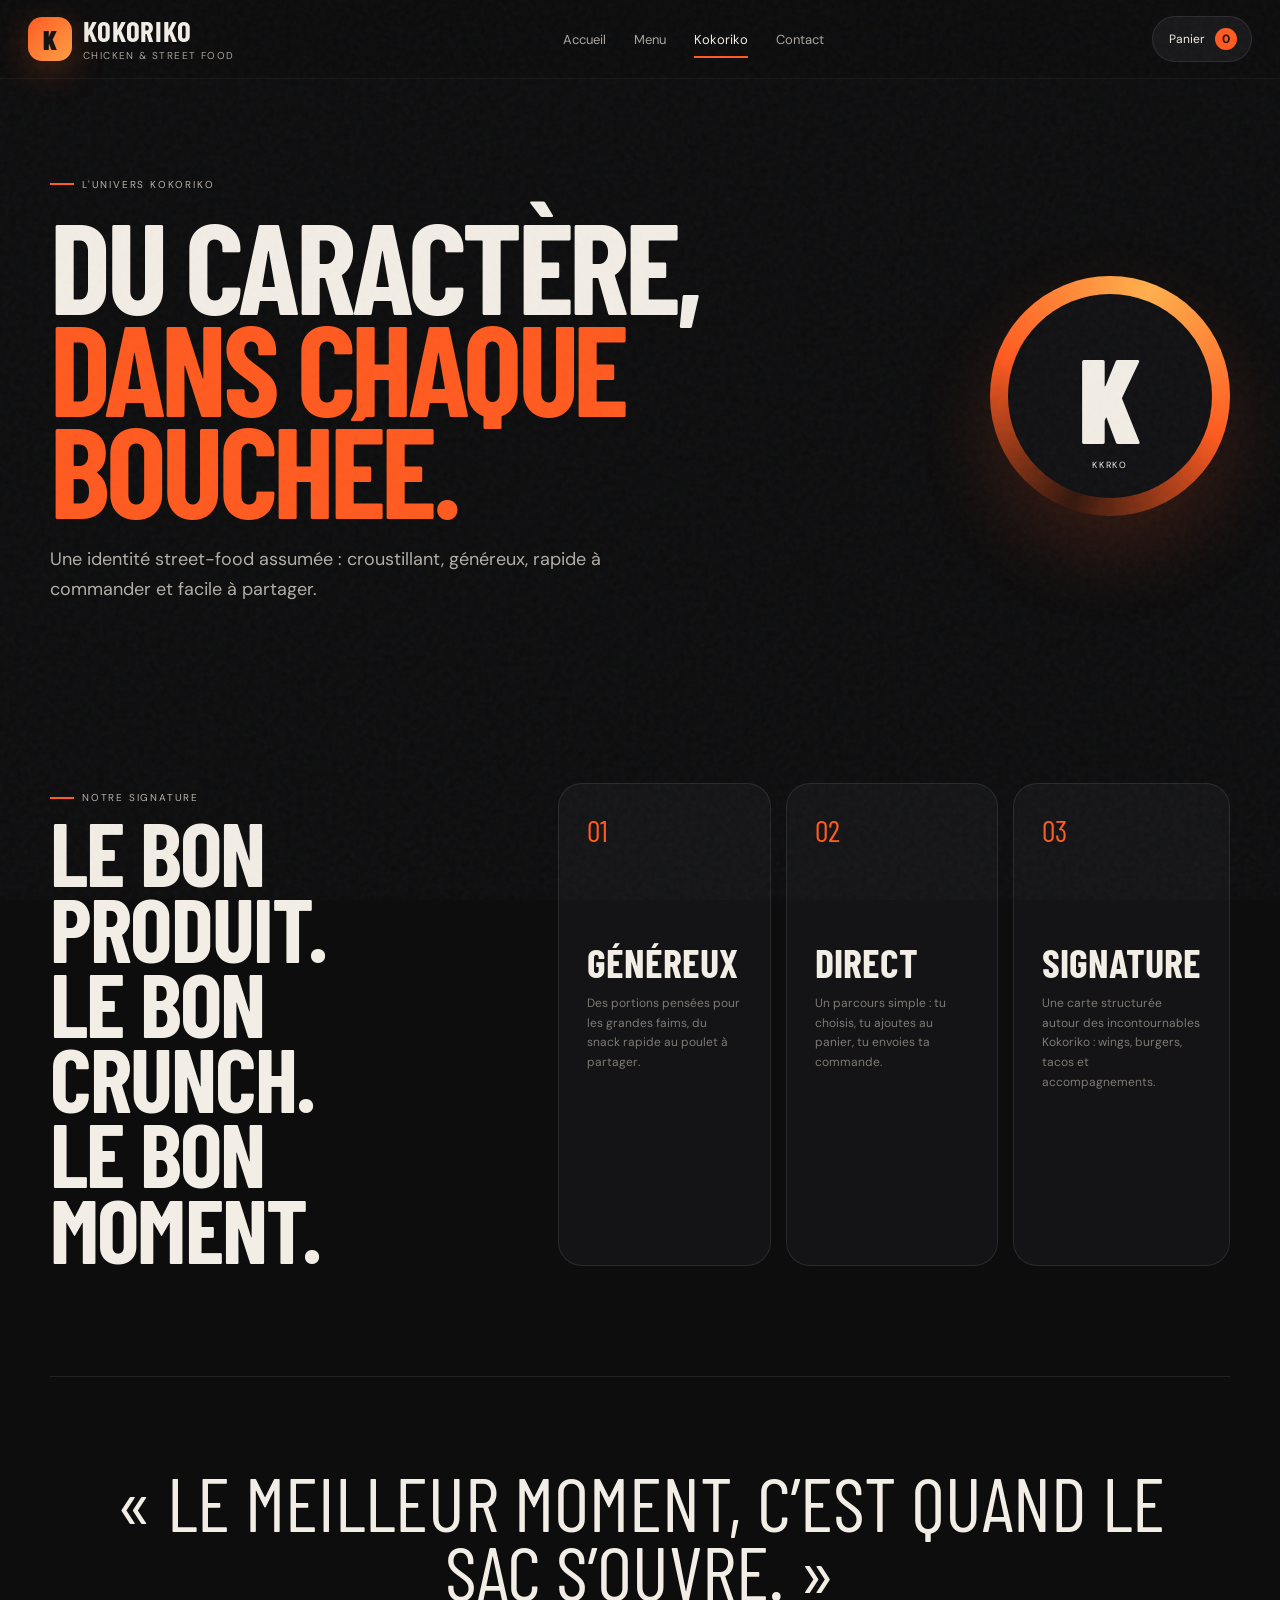
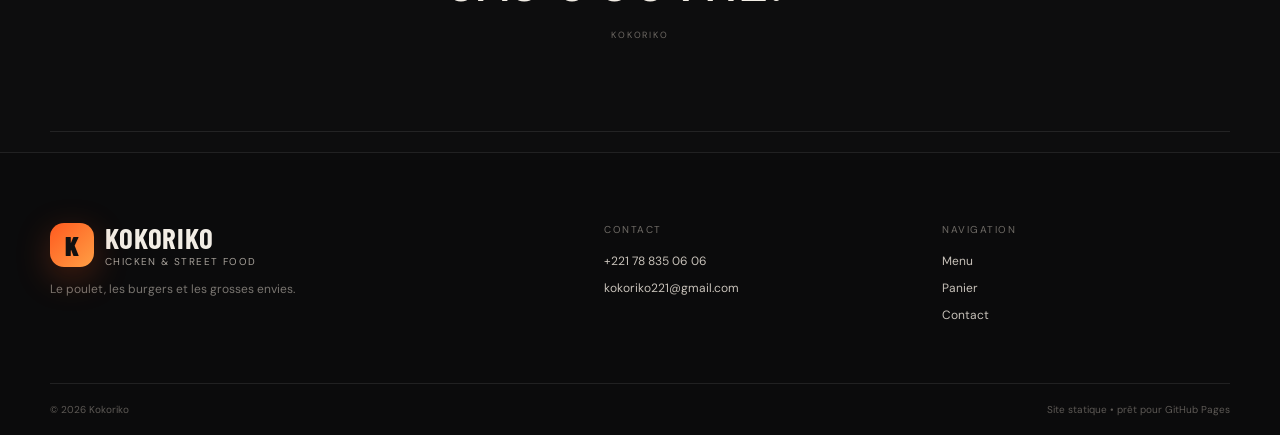
==== a-propos.html @ 13b1b7cf "ase" ====
<!doctype html>
<html lang="fr">
<head><meta charset="utf-8"><meta name="viewport" content="width=device-width, initial-scale=1"><meta name="description" content="Découvrez l'univers Kokoriko."><meta name="theme-color" content="#101010"><title>Kokoriko — Notre univers</title><link rel="stylesheet" href="styles.css"><script defer src="app.js"></script></head>
<body data-page="about">
<div class="noise" aria-hidden="true"></div>
<header class="site-header"><a class="brand" href="index.html"><span class="brand-mark"><img src="assets/logokok.jpeg" alt="" onerror="this.style.display='none'" loading="lazy"><span>K</span></span><span class="brand-copy"><strong>Kokoriko</strong><small>Chicken & Street Food</small></span></a><nav class="main-nav"><a class="nav-link" href="index.html">Accueil</a><a class="nav-link" href="menu.html">Menu</a><a class="nav-link is-active" href="a-propos.html">Kokoriko</a><a class="nav-link" href="contact.html">Contact</a></nav><a class="cart-pill" href="panier.html"><span>Panier</span><b data-cart-count>0</b></a></header>
<main>
<section class="page-hero shell reveal"><div><span class="eyebrow">L'univers Kokoriko</span><h1>Du caractère,<br><em>dans chaque bouchée.</em></h1><p>Une identité street-food assumée : croustillant, généreux, rapide à commander et facile à partager.</p></div><div class="about-symbol"><span>K</span><small>KKRKO</small></div></section>
<section class="section shell manifesto"><div class="manifesto-copy reveal"><span class="eyebrow">Notre signature</span><h2>Le bon produit.<br>Le bon crunch.<br>Le bon moment.</h2></div><div class="manifesto-cards"><article class="info-card reveal"><span>01</span><h3>Généreux</h3><p>Des portions pensées pour les grandes faims, du snack rapide au poulet à partager.</p></article><article class="info-card reveal reveal-delay"><span>02</span><h3>Direct</h3><p>Un parcours simple : tu choisis, tu ajoutes au panier, tu envoies ta commande.</p></article><article class="info-card reveal"><span>03</span><h3>Signature</h3><p>Une carte structurée autour des incontournables Kokoriko : wings, burgers, tacos et accompagnements.</p></article></div></section>
<section class="section shell quote-panel reveal"><p>« Le meilleur moment, c’est quand le sac s’ouvre. »</p><span>Kokoriko</span></section>
</main>
<footer class="site-footer"><div class="shell footer-grid"><div><a class="brand" href="index.html"><span class="brand-mark"><img src="assets/logokok.jpeg" alt="" onerror="this.style.display='none'" loading="lazy"><span>K</span></span><span class="brand-copy"><strong>Kokoriko</strong><small>Chicken & Street Food</small></span></a><p>Le poulet, les burgers et les grosses envies.</p></div><div><span class="footer-label">Contact</span><a href="tel:+221788350606">+221 78 835 06 06</a><a href="mailto:kokoriko221@gmail.com">kokoriko221@gmail.com</a></div><div><span class="footer-label">Navigation</span><a href="menu.html">Menu</a><a href="panier.html">Panier</a><a href="contact.html">Contact</a></div></div><div class="shell footer-bottom"><span>© <span data-year></span> Kokoriko</span><span>Site statique • prêt pour GitHub Pages</span></div></footer>
</body></html>
---- styles.css ----
@import url('https://fonts.googleapis.com/css2?family=Barlow+Condensed:wght@500;600;700;800;900&family=DM+Sans:wght@400;500;600;700&display=swap');
:root{--bg:#0d0d0e;--panel:#151517;--paper:#f2ede5;--muted:#a7a19a;--ink:#121213;--accent:#ff5a1f;--accent-2:#ff9d38;--line:rgba(255,255,255,.09);--shadow:0 30px 90px rgba(0,0,0,.34);--radius:28px}
*{box-sizing:border-box}html{scroll-behavior:smooth}body{margin:0;background:var(--bg);color:var(--paper);font-family:'DM Sans',system-ui,sans-serif;overflow-x:hidden}body.drawer-open{overflow:hidden}a{text-decoration:none;color:inherit}button,input{font:inherit}button{cursor:pointer}.shell{width:min(1180px,calc(100% - 40px));margin-inline:auto}.noise{pointer-events:none;position:fixed;inset:0;z-index:1000;opacity:.045;background-image:url("data:image/svg+xml,%3Csvg viewBox='0 0 180 180' xmlns='http://www.w3.org/2000/svg'%3E%3Cfilter id='n'%3E%3CfeTurbulence type='fractalNoise' baseFrequency='.85' numOctaves='2' stitchTiles='stitch'/%3E%3C/filter%3E%3Crect width='100%25' height='100%25' filter='url(%23n)' opacity='.9'/%3E%3C/svg%3E")} .site-header{position:sticky;top:0;z-index:200;padding:16px 28px;display:flex;align-items:center;justify-content:space-between;gap:24px;background:rgba(13,13,14,.78);backdrop-filter:blur(18px);border-bottom:1px solid rgba(255,255,255,.05)}.brand{display:inline-flex;align-items:center;gap:11px;min-width:205px}.brand-mark{display:grid;place-items:center;width:44px;height:44px;border-radius:14px;background:linear-gradient(135deg,var(--accent),#ff9f45);color:#111;font-family:'Barlow Condensed',sans-serif;font-weight:900;font-size:27px;box-shadow:0 10px 34px rgba(255,90,31,.25);position:relative;overflow:hidden}.brand-mark:after{content:'';position:absolute;width:18px;height:100px;transform:rotate(35deg);background:rgba(255,255,255,.25);left:-35px;transition:.5s}.brand:hover .brand-mark:after{left:70px}.brand-mark img{position:absolute;inset:0;width:100%;height:100%;object-fit:cover;z-index:2}.brand-mark>span{position:relative;z-index:1}.brand-copy{display:flex;flex-direction:column;line-height:.9}.brand-copy strong{text-transform:uppercase;font-family:'Barlow Condensed',sans-serif;font-size:29px;letter-spacing:.03em}.brand-copy small{font-size:10px;color:var(--muted);letter-spacing:.14em;text-transform:uppercase;margin-top:6px}.main-nav{display:flex;align-items:center;justify-content:center;gap:28px}.nav-link{font-size:13px;color:#aaa6a0;transition:.25s;position:relative}.nav-link:after{content:'';position:absolute;left:0;bottom:-10px;width:100%;height:2px;background:var(--accent);transform:scaleX(0);transform-origin:left;transition:.25s}.nav-link:hover,.nav-link.is-active{color:var(--paper)}.nav-link.is-active:after,.nav-link:hover:after{transform:scaleX(1)}.cart-pill{display:inline-flex;align-items:center;gap:10px;padding:11px 14px 11px 16px;border:1px solid var(--line);border-radius:999px;background:#171719;font-size:12px;transition:.25s}.cart-pill:hover{border-color:rgba(255,90,31,.4);transform:translateY(-1px)}.cart-pill b{display:grid;place-items:center;min-width:22px;height:22px;padding:0 6px;border-radius:999px;background:var(--accent);color:#101010}.hero{min-height:calc(100vh - 78px);display:grid;grid-template-columns:1.02fr .98fr;gap:30px;align-items:center;padding-block:70px 90px}.hero-copy{padding-top:20px}.eyebrow{display:inline-flex;align-items:center;gap:8px;font-size:10px;letter-spacing:.18em;text-transform:uppercase;color:#bbb3ab}.eyebrow:before{content:'';width:24px;height:2px;background:var(--accent);display:inline-block}.hero h1,.page-hero h1{font-family:'Barlow Condensed',sans-serif;font-size:clamp(76px,9vw,148px);line-height:.8;letter-spacing:-.035em;text-transform:uppercase;margin:22px 0 28px}.hero h1 em,.page-hero h1 em,h2 em{font-style:normal;color:var(--accent)}.hero-copy>p,.page-hero p{max-width:600px;font-size:18px;line-height:1.7;color:#b2aea8}.hero-actions{display:flex;gap:12px;flex-wrap:wrap;margin-top:32px}.btn{display:inline-flex;justify-content:center;align-items:center;gap:10px;border:1px solid transparent;border-radius:999px;padding:14px 20px;font-weight:700;font-size:13px;transition:.25s;min-height:46px}.btn:hover{transform:translateY(-2px)}.btn-primary{background:var(--accent);color:#111;box-shadow:0 15px 36px rgba(255,90,31,.2)}.btn-primary:hover{background:#ff6d38}.btn-ghost{border-color:var(--line);background:#141416;color:var(--paper)}.btn-small{min-height:40px;padding:10px 15px;font-size:12px}.full{width:100%}.hero-meta{display:flex;gap:48px;margin-top:36px}.hero-meta span{display:flex;flex-direction:column;gap:6px}.hero-meta b{font-size:12px}.hero-meta small{color:#74716c;font-size:10px;text-transform:uppercase;letter-spacing:.11em}.hero-art{position:relative;min-height:620px;display:grid;place-items:center}.sun-disc{position:absolute;right:3%;top:7%;width:min(520px,72vw);aspect-ratio:1;border-radius:50%;background:radial-gradient(circle at 38% 38%,#ffc164 0,#ff7b29 34%,#4e1c10 68%,rgba(21,10,7,.1) 71%);filter:saturate(1.1);box-shadow:0 0 100px rgba(255,90,31,.12)}.chicken-card{position:relative;width:min(400px,74vw);aspect-ratio:.72;border-radius:42px;background:linear-gradient(160deg,#f7e6cf,#f5c29c 51%,#e27436);transform:rotate(6deg);box-shadow:0 45px 100px rgba(0,0,0,.45);overflow:hidden;border:1px solid rgba(255,255,255,.23)}.chicken-card:before{content:'';position:absolute;inset:12px;border:1px solid rgba(17,17,17,.25);border-radius:34px}.card-top,.card-bottom{position:absolute;left:30px;right:30px;display:flex;justify-content:space-between;z-index:3;color:#111}.card-top{top:28px;font-size:10px;font-weight:800;letter-spacing:.15em}.card-bottom{bottom:30px;align-items:flex-end}.card-bottom strong{font-family:'Barlow Condensed',sans-serif;font-size:56px;line-height:.8}.card-bottom small{font-size:10px;text-transform:uppercase;letter-spacing:.14em}.food-stack{position:absolute;inset:90px 28px 88px}.wing{position:absolute;width:220px;height:130px;border-radius:58% 42% 54% 46%;background:linear-gradient(135deg,#d94c20,#7e230f 70%);box-shadow:inset 0 12px 16px rgba(255,255,255,.1),0 30px 35px rgba(75,20,8,.35);border:3px solid #5e1b0d;transform-origin:center}.wing:after{content:'';position:absolute;inset:18px;border-radius:inherit;border:2px dashed rgba(255,196,140,.18)}.wing-1{top:30px;left:32px;transform:rotate(11deg)}.wing-2{top:130px;left:75px;transform:rotate(-11deg)}.wing-3{top:225px;left:6px;transform:rotate(22deg)}.floating-note{position:absolute;padding:13px 16px;background:#161617;border:1px solid var(--line);box-shadow:var(--shadow);border-radius:14px;font-weight:800;font-size:11px;letter-spacing:.04em}.note-1{left:7%;bottom:19%;transform:rotate(-8deg)}.note-2{right:5%;top:22%;transform:rotate(7deg);background:var(--accent);color:#111}.marquee{padding:17px 0;overflow:hidden;border-top:1px solid var(--line);border-bottom:1px solid var(--line);transform:rotate(-1.5deg) scale(1.03);background:var(--accent);color:#111}.marquee>div{display:flex;gap:42px;width:max-content;animation:scroll 22s linear infinite;font-family:'Barlow Condensed',sans-serif;font-size:28px;font-weight:900;text-transform:uppercase;letter-spacing:.04em}@keyframes scroll{to{transform:translateX(-50%)}}.section{padding-block:110px}.section-head{display:flex;justify-content:space-between;align-items:flex-end;gap:20px;margin-bottom:36px}.section h2,.story-grid h2,.cta-banner h2{font-family:'Barlow Condensed',sans-serif;text-transform:uppercase;font-size:clamp(52px,7vw,86px);line-height:.84;margin:10px 0 0;letter-spacing:-.02em}.text-link{font-size:12px;color:#d8d0c8;padding-bottom:8px;border-bottom:1px solid #4a4743}.product-grid{display:grid;grid-template-columns:repeat(4,1fr);gap:16px}.product-card{background:#121214;border:1px solid var(--line);border-radius:24px;overflow:hidden;transition:.35s;box-shadow:0 18px 60px rgba(0,0,0,.12)}.product-card:hover{transform:translateY(-8px);border-color:rgba(255,90,31,.38);box-shadow:0 25px 70px rgba(0,0,0,.28)}.product-visual{height:220px;position:relative;display:grid;place-items:center;background:radial-gradient(circle at 60% 40%,rgba(255,155,56,.4),transparent 52%),linear-gradient(145deg,#24201e,#100f10)}.product-emoji{font-size:80px;filter:drop-shadow(0 25px 20px rgba(0,0,0,.4));transform:rotate(-8deg);transition:.3s}.product-card:hover .product-emoji{transform:rotate(4deg) scale(1.06)}.product-cat{position:absolute;left:14px;top:14px;background:rgba(10,10,10,.58);backdrop-filter:blur(8px);font-size:9px;padding:8px 9px;border-radius:9px;text-transform:uppercase;letter-spacing:.12em}.product-burst{position:absolute;right:13px;bottom:13px;display:grid;place-items:center;width:42px;height:42px;border-radius:50%;background:var(--accent);color:#121212;font-family:'Barlow Condensed',sans-serif;font-size:28px;font-weight:900;transform:rotate(-13deg)}.product-body{padding:19px}.product-title{display:flex;justify-content:space-between;gap:12px;align-items:flex-start}.product-title h3,.menu-row h3{font-size:15px;margin:0 0 7px;line-height:1.2}.product-title strong,.menu-row-buy strong{white-space:nowrap;font-family:'Barlow Condensed',sans-serif;font-size:23px;color:#ffb179}.product-body p,.menu-row p{margin:0 0 16px;color:#85827e;font-size:12px;line-height:1.55}.dark-panel{padding-block:70px}.story-grid{display:grid;grid-template-columns:.9fr 1.1fr;gap:60px;padding:68px;border:1px solid var(--line);border-radius:36px;background:radial-gradient(circle at 10% 20%,rgba(255,90,31,.12),transparent 35%),#111113}.story-grid .lead{font-size:21px;line-height:1.5;color:#ded7d0;margin-top:0}.feature-list{display:grid;gap:12px;margin-top:35px}.feature-list>div{display:grid;grid-template-columns:42px 1fr;gap:16px;padding:17px 0;border-top:1px solid var(--line)}.feature-list span{font-family:'Barlow Condensed',sans-serif;font-size:25px;color:var(--accent)}.feature-list p{margin:0;color:#96918a;font-size:12px;line-height:1.5}.feature-list strong{color:#eee7e0;font-size:14px}.cta-banner{display:flex;justify-content:space-between;align-items:center;gap:24px;border-top:1px solid var(--line);border-bottom:1px solid var(--line)}.cta-banner p{color:#a39d96;margin:8px 0 0}.site-footer{border-top:1px solid var(--line);padding-top:70px;margin-top:20px;background:#0b0b0c}.footer-grid{display:grid;grid-template-columns:1.4fr .8fr .8fr;gap:50px;padding-bottom:60px}.footer-grid p{color:#797570;max-width:330px;font-size:12px;line-height:1.7}.footer-grid>div:not(:first-child){display:flex;flex-direction:column;gap:11px}.footer-grid a:not(.brand){font-size:12px;color:#c7c1b9}.footer-label{font-size:10px;text-transform:uppercase;letter-spacing:.15em;color:#6f6b66;margin-bottom:6px}.footer-bottom{padding:19px 0;border-top:1px solid var(--line);display:flex;justify-content:space-between;gap:20px;color:#5d5955;font-size:10px}.page-hero{min-height:58vh;display:flex;justify-content:space-between;align-items:center;gap:40px;padding-block:90px 50px}.page-hero>div:first-child{max-width:760px}.page-hero h1{font-size:clamp(74px,10vw,138px);margin-bottom:24px}.page-hero-sticker,.about-symbol,.contact-orb{flex:none}.page-hero-sticker{width:220px;height:220px;border-radius:50%;display:grid;place-items:center;text-align:center;background:var(--accent);color:#111;font-family:'Barlow Condensed',sans-serif;font-weight:900;font-size:53px;line-height:.72;transform:rotate(8deg);box-shadow:0 35px 80px rgba(255,90,31,.18)}.page-hero-sticker small{display:block;font:700 10px/1.35 'DM Sans',sans-serif;letter-spacing:.14em;text-transform:uppercase}.big-sticker{background:#f2ede5;color:#111;box-shadow:none}.menu-tools{display:flex;justify-content:space-between;align-items:center;gap:18px;position:sticky;top:77px;z-index:50;padding:15px 0;background:linear-gradient(180deg,rgba(13,13,14,.97) 70%,rgba(13,13,14,0));backdrop-filter:blur(14px)}.search-wrap{display:flex;align-items:center;gap:10px;min-width:280px;padding:13px 15px;border:1px solid var(--line);background:#121214;border-radius:15px}.search-wrap span{font-size:19px;color:#777}.search-wrap input{width:100%;background:none;border:0;outline:0;color:#eee;font-size:13px}.chips{display:flex;gap:8px;flex-wrap:wrap;justify-content:flex-end}.chip{border:1px solid var(--line);background:#111113;color:#a4a09b;border-radius:999px;padding:9px 11px;font-size:10px;transition:.2s}.chip:hover,.chip.is-active{background:var(--accent);color:#111;border-color:var(--accent)}.compact-top{padding-top:48px}.menu-list{display:grid;gap:70px}.menu-group-head{display:flex;justify-content:space-between;align-items:flex-end;gap:20px;margin-bottom:18px}.menu-group-head h2{font-size:38px;line-height:.95;margin:9px 0 0}.menu-count{font-size:10px;text-transform:uppercase;letter-spacing:.13em;color:#6d6964}.menu-items{border-top:1px solid var(--line)}.menu-row{display:flex;justify-content:space-between;align-items:center;gap:20px;padding:17px 0;border-bottom:1px solid var(--line);transition:.2s}.menu-row:hover{padding-inline:8px;background:rgba(255,255,255,.015)}.menu-row-main{display:flex;align-items:center;gap:14px;min-width:0}.mini-plate{flex:none;display:grid;place-items:center;width:48px;height:48px;border-radius:16px;background:#1b1918;border:1px solid var(--line);font-size:24px}.menu-row h3{font-size:14px;margin:0 0 4px}.menu-row p{margin:0;max-width:680px}.menu-row-buy{display:flex;align-items:center;gap:17px}.round-add{flex:none;width:40px;height:40px;border-radius:50%;border:1px solid rgba(255,90,31,.38);background:rgba(255,90,31,.08);color:var(--accent);font-size:23px;transition:.25s}.round-add:hover{background:var(--accent);color:#111;transform:rotate(90deg)}.cart-drawer{position:fixed;right:0;top:0;height:100vh;width:min(430px,92vw);z-index:500;transform:translateX(110%);transition:.35s cubic-bezier(.2,.9,.2,1);background:#111113;border-left:1px solid var(--line);box-shadow:-30px 0 90px rgba(0,0,0,.45)}.cart-drawer.is-open{transform:translateX(0)}.drawer-inner{height:100%;padding:34px;display:flex;flex-direction:column}.drawer-head,.cart-head{display:flex;justify-content:space-between;align-items:flex-end;gap:18px}.drawer-head h2,.cart-head h2,.checkout-card h2{margin:7px 0 0;font-family:'Barlow Condensed',sans-serif;font-size:40px;text-transform:uppercase}.icon-btn{width:38px;height:38px;border-radius:50%;border:1px solid var(--line);background:#171719;color:#eee;font-size:24px}.drawer-backdrop{display:none;position:fixed;inset:0;background:rgba(0,0,0,.58);backdrop-filter:blur(5px);z-index:450}.cart-drawer.is-open+.drawer-backdrop{display:block}.cart-items{margin:26px 0;overflow:auto;flex:1}.cart-line{display:grid;grid-template-columns:48px 1fr auto;gap:12px;padding:15px 0;border-bottom:1px solid var(--line)}.cart-line-main{min-width:0}.cart-line-main>strong{display:block;font-size:12px;line-height:1.3}.cart-line-main>span{display:block;margin-top:4px;color:#6f6b66;font-size:10px}.qty{display:flex;align-items:center;gap:10px;margin-top:8px}.qty button{width:28px;height:28px;border-radius:8px;border:1px solid var(--line);background:#171719;color:#ddd}.qty b{font-size:11px}.cart-line-total{text-align:right}.cart-line-total>strong{font-family:'Barlow Condensed',sans-serif;font-size:19px;white-space:nowrap;color:#ffb179}.remove-link,.text-btn{background:none;border:0;color:#6f6a65;font-size:10px;text-decoration:underline;padding:0;margin-top:6px}.remove-link:hover,.text-btn:hover{color:#fff}.drawer-total,.checkout-summary>div{display:flex;justify-content:space-between;align-items:center;padding:17px 0;border-top:1px solid var(--line);margin-bottom:14px}.drawer-total span,.checkout-summary span{font-size:11px;color:#88837d;text-transform:uppercase;letter-spacing:.13em}.drawer-total strong,.checkout-summary strong{font-family:'Barlow Condensed',sans-serif;font-size:35px;color:#ffb179}.drawer-empty{height:100%;display:grid;place-items:center;color:#746f69;font-size:13px}.cart-page-grid{display:grid;grid-template-columns:minmax(0,1fr) 380px;gap:34px;padding-top:40px}.cart-main{border-top:1px solid var(--line)}.cart-head{padding:20px 0;border-bottom:1px solid var(--line)}.cart-head h2{font-size:32px}.checkout-card{position:sticky;top:105px;background:#151517;border:1px solid var(--line);padding:26px;border-radius:25px;height:max-content}.checkout-card label{display:block;margin-top:18px;font-size:10px;text-transform:uppercase;letter-spacing:.12em;color:#7e7974}.checkout-card input{display:block;width:100%;margin-top:8px;padding:13px 14px;background:#0f0f10;color:#f4eee5;border:1px solid var(--line);border-radius:12px;outline:0;font-size:12px}.checkout-card input:focus{border-color:rgba(255,90,31,.58)}.checkout-summary{margin-top:20px}.checkout-summary small{display:block;color:#68635d;font-size:9px;line-height:1.5}.micro-note{font-size:9px;line-height:1.5;color:#66615c;text-align:center;margin:13px 0 0}.empty-state,.no-results{padding:80px 30px;text-align:center;border:1px dashed var(--line);border-radius:25px;margin-top:28px}.empty-state span,.no-results span{display:block;font-size:50px;margin-bottom:12px}.empty-state h3,.no-results h3{margin:0 0 7px;font-family:'Barlow Condensed',sans-serif;font-size:36px;text-transform:uppercase}.empty-state p,.no-results p{color:#77716b;font-size:12px;margin:0 0 22px}.manifesto{display:grid;grid-template-columns:.8fr 1.2fr;gap:60px}.manifesto-copy h2{font-size:clamp(58px,7vw,92px)}.manifesto-cards{display:grid;grid-template-columns:repeat(3,1fr);gap:15px}.info-card{padding:28px;border-radius:24px;background:#141416;border:1px solid var(--line);min-height:300px;display:flex;flex-direction:column}.info-card>span{font-family:'Barlow Condensed',sans-serif;color:var(--accent);font-size:30px}.info-card h3{font-family:'Barlow Condensed',sans-serif;text-transform:uppercase;font-size:40px;margin:90px 0 8px}.info-card p{font-size:12px;line-height:1.65;color:#7e7973;margin:0}.quote-panel{padding:90px 30px;text-align:center;border-top:1px solid var(--line);border-bottom:1px solid var(--line)}.quote-panel p{font-family:'Barlow Condensed',sans-serif;text-transform:uppercase;font-size:clamp(40px,6vw,78px);line-height:.9;margin:0}.quote-panel span{display:block;color:#6f6a65;text-transform:uppercase;font-size:9px;letter-spacing:.2em;margin-top:24px}.about-symbol,.contact-orb{width:240px;height:240px;border-radius:50%;display:grid;place-items:center;position:relative;background:conic-gradient(from 20deg,#ffb04d,#ff5a1f,#32160d,#ff5a1f,#ffb04d);box-shadow:0 35px 80px rgba(255,90,31,.16)}.about-symbol:after,.contact-orb:after{content:'';position:absolute;inset:18px;border-radius:50%;border:1px solid rgba(17,17,17,.25);background:#111113}.about-symbol span,.contact-orb span,.about-symbol small,.contact-orb small{position:relative;z-index:2}.about-symbol span{font-family:'Barlow Condensed',sans-serif;font-size:120px;font-weight:900}.about-symbol small,.contact-orb small{position:absolute;bottom:45px;font-size:9px;text-transform:uppercase;letter-spacing:.2em}.contact-orb span{font-family:'Barlow Condensed',sans-serif;font-size:65px;font-weight:900}.contact-grid{display:grid;grid-template-columns:repeat(2,1fr);gap:18px}.contact-card{padding:35px;background:#141416;border:1px solid var(--line);border-radius:28px;min-height:310px}.contact-icon{display:grid;place-items:center;width:54px;height:54px;border-radius:18px;background:rgba(255,90,31,.12);color:var(--accent);font-size:22px;margin-bottom:55px}.contact-card h2{font-family:'Barlow Condensed',sans-serif;font-size:43px;text-transform:uppercase;line-height:.9;margin:10px 0}.contact-card p{color:#77736e;font-size:12px;max-width:450px;line-height:1.6}.map-placeholder{min-height:390px;border:1px solid var(--line);border-radius:30px;background:linear-gradient(140deg,#151517,#0e0e0f);display:grid;place-items:center;text-align:center;position:relative;overflow:hidden}.map-placeholder:before{content:'';position:absolute;inset:-20%;background:repeating-linear-gradient(120deg,transparent 0 70px,rgba(255,255,255,.025) 71px 73px)}.map-placeholder>div{position:relative;z-index:2}.map-placeholder h2{font-family:'Barlow Condensed',sans-serif;text-transform:uppercase;font-size:64px;margin:9px 0}.map-placeholder p{max-width:430px;color:#77736e;font-size:12px;line-height:1.65}.map-grid{display:grid;grid-template-columns:repeat(3,52px);gap:5px;justify-content:center;margin-top:24px}.map-grid i{height:52px;border:1px solid rgba(255,90,31,.16);background:rgba(255,90,31,.06);border-radius:8px;transform:rotate(8deg)}.toast{position:fixed;left:50%;bottom:30px;z-index:900;transform:translate(-50%,20px);padding:12px 16px;border-radius:999px;background:#f2ede5;color:#111;font-weight:800;font-size:11px;opacity:0;pointer-events:none;transition:.25s;box-shadow:0 20px 60px rgba(0,0,0,.35)}.toast.is-visible{opacity:1;transform:translate(-50%,0)}.reveal{opacity:0;transform:translateY(24px);transition:opacity .8s ease,transform .8s cubic-bezier(.2,.9,.2,1)}.reveal.is-visible{opacity:1;transform:none}.reveal-delay{transition-delay:.12s}
@media (max-width:980px){.site-header{padding-inline:18px}.main-nav{gap:18px}.product-grid{grid-template-columns:repeat(2,1fr)}.hero{grid-template-columns:1fr}.hero-art{min-height:500px}.story-grid,.manifesto,.cart-page-grid{grid-template-columns:1fr}.checkout-card{position:static}.manifesto-cards{grid-template-columns:1fr}.page-hero{min-height:auto;padding-top:70px}.page-hero-sticker,.about-symbol,.contact-orb{width:180px;height:180px}.about-symbol span{font-size:95px}.contact-orb span{font-size:52px}.page-hero-sticker{font-size:42px}}
@media (max-width:720px){.site-header{gap:12px}.brand{min-width:auto}.brand-copy small{display:none}.brand-copy strong{font-size:25px}.main-nav{display:none}.cart-pill span{display:none}.cart-pill{padding:8px}.hero{padding-top:54px}.hero h1,.page-hero h1{font-size:72px}.hero-copy>p,.page-hero p{font-size:15px}.hero-art{min-height:430px}.chicken-card{width:285px}.wing{width:160px;height:95px}.food-stack{inset:80px 20px 70px}.wing-1{left:25px}.wing-2{left:65px;top:108px}.wing-3{top:190px;left:0}.card-bottom strong{font-size:46px}.hero-meta{gap:20px;flex-wrap:wrap}.section{padding-block:78px}.product-grid{grid-template-columns:1fr}.section-head,.cta-banner,.menu-tools{flex-direction:column;align-items:flex-start}.chips{justify-content:flex-start}.menu-tools{position:static}.search-wrap{width:100%}.menu-group-head{align-items:flex-start;flex-direction:column}.menu-row{align-items:flex-start}.menu-row-buy{align-self:center}.page-hero{flex-direction:column;align-items:flex-start}.page-hero-sticker,.about-symbol,.contact-orb{align-self:flex-end}.footer-grid{grid-template-columns:1fr;gap:28px}.footer-bottom{flex-direction:column}.story-grid{padding:28px}.contact-grid{grid-template-columns:1fr}.drawer-inner{padding:23px}.cart-line{grid-template-columns:42px 1fr}.cart-line-total{grid-column:2;text-align:left}.drawer-total strong,.checkout-summary strong{font-size:31px}}
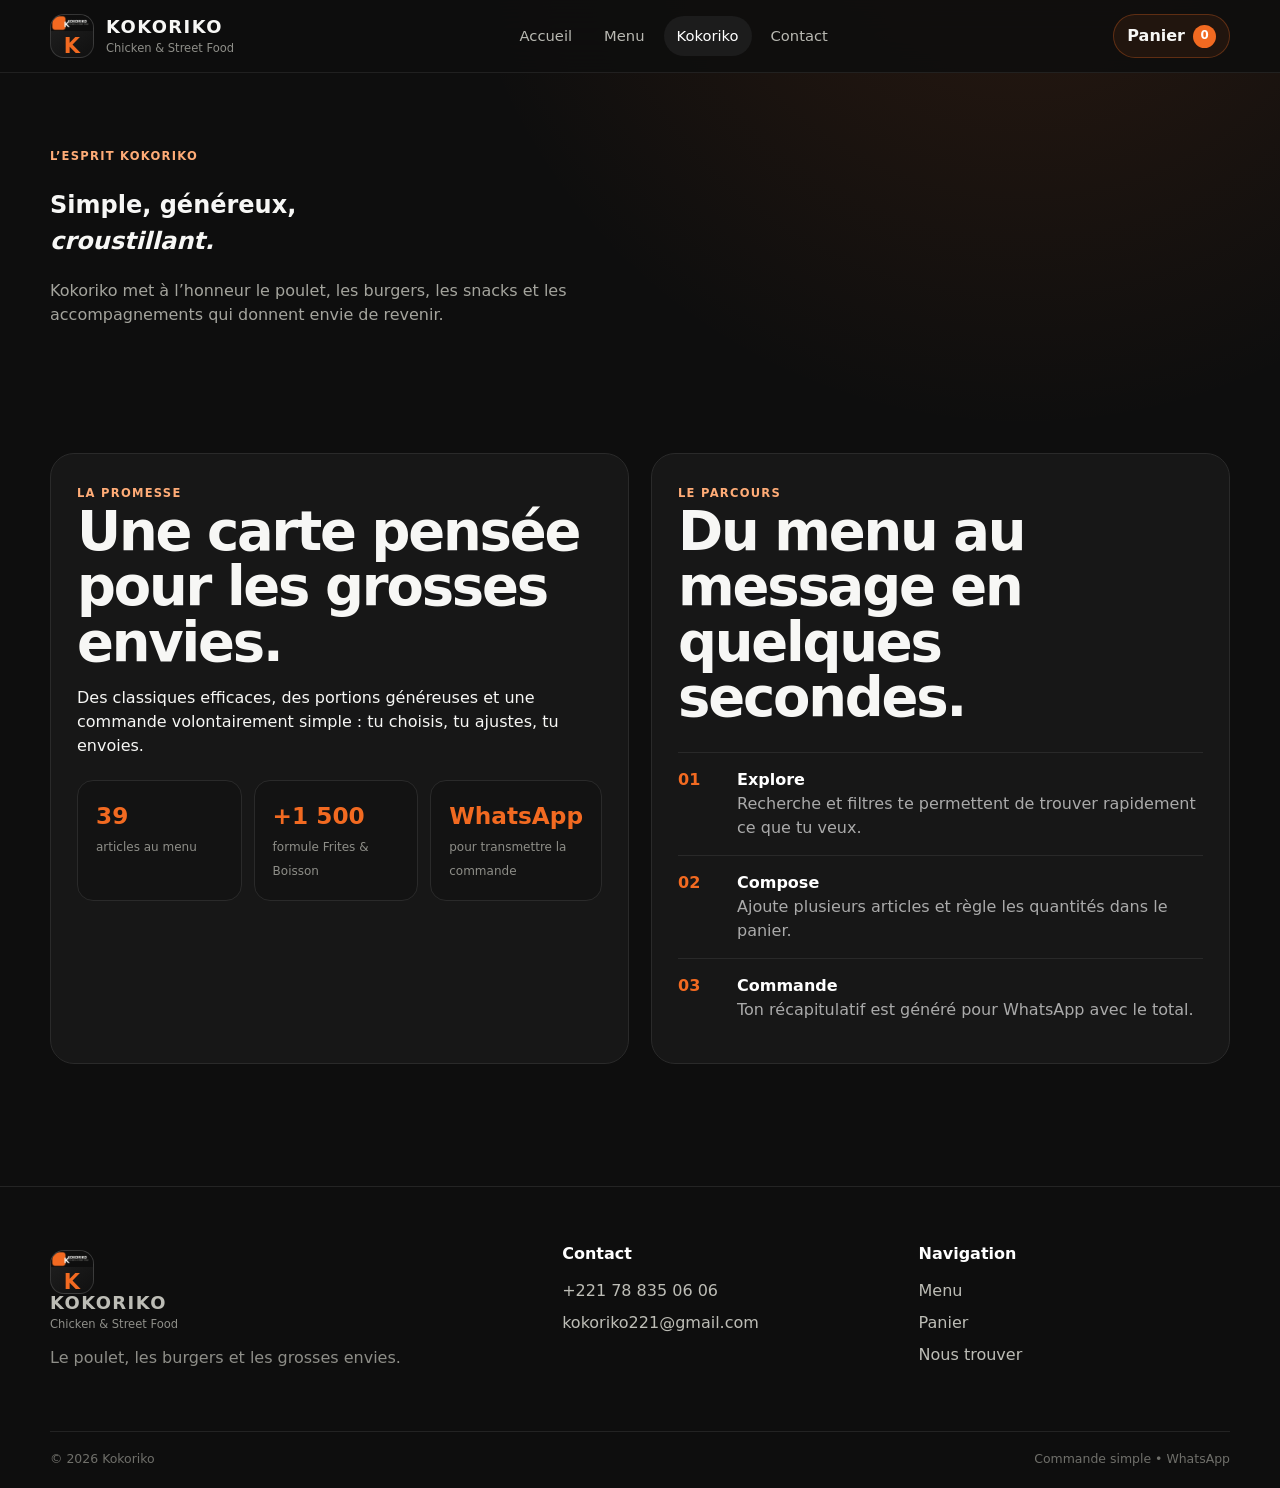
==== commit bab0517e: "ase" ====
--- a/a-propos.html
+++ b/a-propos.html
@@ -1,13 +1,17 @@
-<!doctype html>
-<html lang="fr">
-<head><meta charset="utf-8"><meta name="viewport" content="width=device-width, initial-scale=1"><meta name="description" content="Découvrez l'univers Kokoriko."><meta name="theme-color" content="#101010"><title>Kokoriko — Notre univers</title><link rel="stylesheet" href="styles.css"><script defer src="app.js"></script></head>
-<body data-page="about">
-<div class="noise" aria-hidden="true"></div>
-<header class="site-header"><a class="brand" href="index.html"><span class="brand-mark"><img src="assets/logokok.jpeg" alt="" onerror="this.style.display='none'" loading="lazy"><span>K</span></span><span class="brand-copy"><strong>Kokoriko</strong><small>Chicken & Street Food</small></span></a><nav class="main-nav"><a class="nav-link" href="index.html">Accueil</a><a class="nav-link" href="menu.html">Menu</a><a class="nav-link is-active" href="a-propos.html">Kokoriko</a><a class="nav-link" href="contact.html">Contact</a></nav><a class="cart-pill" href="panier.html"><span>Panier</span><b data-cart-count>0</b></a></header>
-<main>
-<section class="page-hero shell reveal"><div><span class="eyebrow">L'univers Kokoriko</span><h1>Du caractère,<br><em>dans chaque bouchée.</em></h1><p>Une identité street-food assumée : croustillant, généreux, rapide à commander et facile à partager.</p></div><div class="about-symbol"><span>K</span><small>KKRKO</small></div></section>
-<section class="section shell manifesto"><div class="manifesto-copy reveal"><span class="eyebrow">Notre signature</span><h2>Le bon produit.<br>Le bon crunch.<br>Le bon moment.</h2></div><div class="manifesto-cards"><article class="info-card reveal"><span>01</span><h3>Généreux</h3><p>Des portions pensées pour les grandes faims, du snack rapide au poulet à partager.</p></article><article class="info-card reveal reveal-delay"><span>02</span><h3>Direct</h3><p>Un parcours simple : tu choisis, tu ajoutes au panier, tu envoies ta commande.</p></article><article class="info-card reveal"><span>03</span><h3>Signature</h3><p>Une carte structurée autour des incontournables Kokoriko : wings, burgers, tacos et accompagnements.</p></article></div></section>
-<section class="section shell quote-panel reveal"><p>« Le meilleur moment, c’est quand le sac s’ouvre. »</p><span>Kokoriko</span></section>
-</main>
-<footer class="site-footer"><div class="shell footer-grid"><div><a class="brand" href="index.html"><span class="brand-mark"><img src="assets/logokok.jpeg" alt="" onerror="this.style.display='none'" loading="lazy"><span>K</span></span><span class="brand-copy"><strong>Kokoriko</strong><small>Chicken & Street Food</small></span></a><p>Le poulet, les burgers et les grosses envies.</p></div><div><span class="footer-label">Contact</span><a href="tel:+221788350606">+221 78 835 06 06</a><a href="mailto:kokoriko221@gmail.com">kokoriko221@gmail.com</a></div><div><span class="footer-label">Navigation</span><a href="menu.html">Menu</a><a href="panier.html">Panier</a><a href="contact.html">Contact</a></div></div><div class="shell footer-bottom"><span>© <span data-year></span> Kokoriko</span><span>Site statique • prêt pour GitHub Pages</span></div></footer>
-</body></html>
+<!doctype html><html lang="fr"><head><meta charset="utf-8"><meta name="viewport" content="width=device-width, initial-scale=1"><meta name="description" content="Kokoriko — poulet, burgers, snacks et accompagnements. Commandez en ligne et envoyez votre panier par WhatsApp."><meta name="theme-color" content="#f26a21"><meta name="color-scheme" content="dark"><link rel="manifest" href="manifest.json"><link rel="icon" href="assets/icon-192.png"><link rel="apple-touch-icon" href="assets/icon-192.png"><title>Kokoriko — À propos</title><link rel="stylesheet" href="styles.css"><script defer src="js/menuData.js"></script><script defer src="js/app.js"></script></head><body data-page="about"><div class="noise" aria-hidden="true"></div><header class="site-header">
+  <a class="brand" href="index.html" aria-label="Kokoriko, accueil">
+    <span class="brand-mark"><img src="assets/logokok.jpeg" alt="" onerror="this.style.display='none'"><span>K</span></span>
+    <span class="brand-copy"><strong>Kokoriko</strong><small>Chicken & Street Food</small></span>
+  </a>
+  <nav class="main-nav" aria-label="Navigation principale">
+    <a class="nav-link " href="index.html">Accueil</a>
+    <a class="nav-link " href="menu.html">Menu</a>
+    <a class="nav-link is-active" href="a-propos.html">Kokoriko</a>
+    <a class="nav-link " href="contact.html">Contact</a>
+  </nav>
+  <a class="cart-pill" href="panier.html" aria-label="Voir le panier"><span>Panier</span><b data-cart-count>0</b></a>
+  <button class="menu-toggle" type="button" aria-label="Ouvrir le menu" data-menu-toggle>☰</button>
+  <nav class="mobile-nav" aria-label="Navigation mobile">
+    <a class="" href="index.html">Accueil</a><a class="" href="menu.html">Menu</a><a class="is-active" href="a-propos.html">Kokoriko</a><a class="" href="contact.html">Contact</a><a href="panier.html">Panier (<span data-cart-count>0</span>)</a>
+  </nav>
+</header><main><section class="page-hero shell"><span class="eyebrow">L’esprit Kokoriko</span><h1>Simple, généreux,<br><em>croustillant.</em></h1><p>Kokoriko met à l’honneur le poulet, les burgers, les snacks et les accompagnements qui donnent envie de revenir.</p></section><section class="section shell"><div class="about-grid"><article class="about-card"><span class="eyebrow">La promesse</span><h2>Une carte pensée pour les grosses envies.</h2><p>Des classiques efficaces, des portions généreuses et une commande volontairement simple : tu choisis, tu ajustes, tu envoies.</p><div class="stat-grid"><div class="stat"><strong>39</strong><span>articles au menu</span></div><div class="stat"><strong>+1 500</strong><span>formule Frites & Boisson</span></div><div class="stat"><strong>WhatsApp</strong><span>pour transmettre la commande</span></div></div></article><article class="about-card"><span class="eyebrow">Le parcours</span><h2>Du menu au message en quelques secondes.</h2><div class="feature-list"><div><span>01</span><p><strong>Explore</strong><br>Recherche et filtres te permettent de trouver rapidement ce que tu veux.</p></div><div><span>02</span><p><strong>Compose</strong><br>Ajoute plusieurs articles et règle les quantités dans le panier.</p></div><div><span>03</span><p><strong>Commande</strong><br>Ton récapitulatif est généré pour WhatsApp avec le total.</p></div></div></article></div></section></main><footer class="site-footer"><div class="shell footer-grid"><div><a class="brand" href="index.html"><span class="brand-mark"><img src="assets/logokok.jpeg" alt="" onerror="this.style.display='none'"><span>K</span></span><span class="brand-copy"><strong>Kokoriko</strong><small>Chicken & Street Food</small></span></a><p>Le poulet, les burgers et les grosses envies.</p></div><div><span class="footer-label">Contact</span><a href="tel:+221788350606">+221 78 835 06 06</a><a href="mailto:kokoriko221@gmail.com">kokoriko221@gmail.com</a></div><div><span class="footer-label">Navigation</span><a href="menu.html">Menu</a><a href="panier.html">Panier</a><a href="contact.html">Nous trouver</a></div></div><div class="shell footer-bottom"><span>© <span data-year></span> Kokoriko</span><span>Commande simple • WhatsApp</span></div></footer></body></html>
--- a/styles.css
+++ b/styles.css
@@ -1,5 +1,14 @@
-@import url('https://fonts.googleapis.com/css2?family=Barlow+Condensed:wght@500;600;700;800;900&family=DM+Sans:wght@400;500;600;700&display=swap');
-:root{--bg:#0d0d0e;--panel:#151517;--paper:#f2ede5;--muted:#a7a19a;--ink:#121213;--accent:#ff5a1f;--accent-2:#ff9d38;--line:rgba(255,255,255,.09);--shadow:0 30px 90px rgba(0,0,0,.34);--radius:28px}
-*{box-sizing:border-box}html{scroll-behavior:smooth}body{margin:0;background:var(--bg);color:var(--paper);font-family:'DM Sans',system-ui,sans-serif;overflow-x:hidden}body.drawer-open{overflow:hidden}a{text-decoration:none;color:inherit}button,input{font:inherit}button{cursor:pointer}.shell{width:min(1180px,calc(100% - 40px));margin-inline:auto}.noise{pointer-events:none;position:fixed;inset:0;z-index:1000;opacity:.045;background-image:url("data:image/svg+xml,%3Csvg viewBox='0 0 180 180' xmlns='http://www.w3.org/2000/svg'%3E%3Cfilter id='n'%3E%3CfeTurbulence type='fractalNoise' baseFrequency='.85' numOctaves='2' stitchTiles='stitch'/%3E%3C/filter%3E%3Crect width='100%25' height='100%25' filter='url(%23n)' opacity='.9'/%3E%3C/svg%3E")} .site-header{position:sticky;top:0;z-index:200;padding:16px 28px;display:flex;align-items:center;justify-content:space-between;gap:24px;background:rgba(13,13,14,.78);backdrop-filter:blur(18px);border-bottom:1px solid rgba(255,255,255,.05)}.brand{display:inline-flex;align-items:center;gap:11px;min-width:205px}.brand-mark{display:grid;place-items:center;width:44px;height:44px;border-radius:14px;background:linear-gradient(135deg,var(--accent),#ff9f45);color:#111;font-family:'Barlow Condensed',sans-serif;font-weight:900;font-size:27px;box-shadow:0 10px 34px rgba(255,90,31,.25);position:relative;overflow:hidden}.brand-mark:after{content:'';position:absolute;width:18px;height:100px;transform:rotate(35deg);background:rgba(255,255,255,.25);left:-35px;transition:.5s}.brand:hover .brand-mark:after{left:70px}.brand-mark img{position:absolute;inset:0;width:100%;height:100%;object-fit:cover;z-index:2}.brand-mark>span{position:relative;z-index:1}.brand-copy{display:flex;flex-direction:column;line-height:.9}.brand-copy strong{text-transform:uppercase;font-family:'Barlow Condensed',sans-serif;font-size:29px;letter-spacing:.03em}.brand-copy small{font-size:10px;color:var(--muted);letter-spacing:.14em;text-transform:uppercase;margin-top:6px}.main-nav{display:flex;align-items:center;justify-content:center;gap:28px}.nav-link{font-size:13px;color:#aaa6a0;transition:.25s;position:relative}.nav-link:after{content:'';position:absolute;left:0;bottom:-10px;width:100%;height:2px;background:var(--accent);transform:scaleX(0);transform-origin:left;transition:.25s}.nav-link:hover,.nav-link.is-active{color:var(--paper)}.nav-link.is-active:after,.nav-link:hover:after{transform:scaleX(1)}.cart-pill{display:inline-flex;align-items:center;gap:10px;padding:11px 14px 11px 16px;border:1px solid var(--line);border-radius:999px;background:#171719;font-size:12px;transition:.25s}.cart-pill:hover{border-color:rgba(255,90,31,.4);transform:translateY(-1px)}.cart-pill b{display:grid;place-items:center;min-width:22px;height:22px;padding:0 6px;border-radius:999px;background:var(--accent);color:#101010}.hero{min-height:calc(100vh - 78px);display:grid;grid-template-columns:1.02fr .98fr;gap:30px;align-items:center;padding-block:70px 90px}.hero-copy{padding-top:20px}.eyebrow{display:inline-flex;align-items:center;gap:8px;font-size:10px;letter-spacing:.18em;text-transform:uppercase;color:#bbb3ab}.eyebrow:before{content:'';width:24px;height:2px;background:var(--accent);display:inline-block}.hero h1,.page-hero h1{font-family:'Barlow Condensed',sans-serif;font-size:clamp(76px,9vw,148px);line-height:.8;letter-spacing:-.035em;text-transform:uppercase;margin:22px 0 28px}.hero h1 em,.page-hero h1 em,h2 em{font-style:normal;color:var(--accent)}.hero-copy>p,.page-hero p{max-width:600px;font-size:18px;line-height:1.7;color:#b2aea8}.hero-actions{display:flex;gap:12px;flex-wrap:wrap;margin-top:32px}.btn{display:inline-flex;justify-content:center;align-items:center;gap:10px;border:1px solid transparent;border-radius:999px;padding:14px 20px;font-weight:700;font-size:13px;transition:.25s;min-height:46px}.btn:hover{transform:translateY(-2px)}.btn-primary{background:var(--accent);color:#111;box-shadow:0 15px 36px rgba(255,90,31,.2)}.btn-primary:hover{background:#ff6d38}.btn-ghost{border-color:var(--line);background:#141416;color:var(--paper)}.btn-small{min-height:40px;padding:10px 15px;font-size:12px}.full{width:100%}.hero-meta{display:flex;gap:48px;margin-top:36px}.hero-meta span{display:flex;flex-direction:column;gap:6px}.hero-meta b{font-size:12px}.hero-meta small{color:#74716c;font-size:10px;text-transform:uppercase;letter-spacing:.11em}.hero-art{position:relative;min-height:620px;display:grid;place-items:center}.sun-disc{position:absolute;right:3%;top:7%;width:min(520px,72vw);aspect-ratio:1;border-radius:50%;background:radial-gradient(circle at 38% 38%,#ffc164 0,#ff7b29 34%,#4e1c10 68%,rgba(21,10,7,.1) 71%);filter:saturate(1.1);box-shadow:0 0 100px rgba(255,90,31,.12)}.chicken-card{position:relative;width:min(400px,74vw);aspect-ratio:.72;border-radius:42px;background:linear-gradient(160deg,#f7e6cf,#f5c29c 51%,#e27436);transform:rotate(6deg);box-shadow:0 45px 100px rgba(0,0,0,.45);overflow:hidden;border:1px solid rgba(255,255,255,.23)}.chicken-card:before{content:'';position:absolute;inset:12px;border:1px solid rgba(17,17,17,.25);border-radius:34px}.card-top,.card-bottom{position:absolute;left:30px;right:30px;display:flex;justify-content:space-between;z-index:3;color:#111}.card-top{top:28px;font-size:10px;font-weight:800;letter-spacing:.15em}.card-bottom{bottom:30px;align-items:flex-end}.card-bottom strong{font-family:'Barlow Condensed',sans-serif;font-size:56px;line-height:.8}.card-bottom small{font-size:10px;text-transform:uppercase;letter-spacing:.14em}.food-stack{position:absolute;inset:90px 28px 88px}.wing{position:absolute;width:220px;height:130px;border-radius:58% 42% 54% 46%;background:linear-gradient(135deg,#d94c20,#7e230f 70%);box-shadow:inset 0 12px 16px rgba(255,255,255,.1),0 30px 35px rgba(75,20,8,.35);border:3px solid #5e1b0d;transform-origin:center}.wing:after{content:'';position:absolute;inset:18px;border-radius:inherit;border:2px dashed rgba(255,196,140,.18)}.wing-1{top:30px;left:32px;transform:rotate(11deg)}.wing-2{top:130px;left:75px;transform:rotate(-11deg)}.wing-3{top:225px;left:6px;transform:rotate(22deg)}.floating-note{position:absolute;padding:13px 16px;background:#161617;border:1px solid var(--line);box-shadow:var(--shadow);border-radius:14px;font-weight:800;font-size:11px;letter-spacing:.04em}.note-1{left:7%;bottom:19%;transform:rotate(-8deg)}.note-2{right:5%;top:22%;transform:rotate(7deg);background:var(--accent);color:#111}.marquee{padding:17px 0;overflow:hidden;border-top:1px solid var(--line);border-bottom:1px solid var(--line);transform:rotate(-1.5deg) scale(1.03);background:var(--accent);color:#111}.marquee>div{display:flex;gap:42px;width:max-content;animation:scroll 22s linear infinite;font-family:'Barlow Condensed',sans-serif;font-size:28px;font-weight:900;text-transform:uppercase;letter-spacing:.04em}@keyframes scroll{to{transform:translateX(-50%)}}.section{padding-block:110px}.section-head{display:flex;justify-content:space-between;align-items:flex-end;gap:20px;margin-bottom:36px}.section h2,.story-grid h2,.cta-banner h2{font-family:'Barlow Condensed',sans-serif;text-transform:uppercase;font-size:clamp(52px,7vw,86px);line-height:.84;margin:10px 0 0;letter-spacing:-.02em}.text-link{font-size:12px;color:#d8d0c8;padding-bottom:8px;border-bottom:1px solid #4a4743}.product-grid{display:grid;grid-template-columns:repeat(4,1fr);gap:16px}.product-card{background:#121214;border:1px solid var(--line);border-radius:24px;overflow:hidden;transition:.35s;box-shadow:0 18px 60px rgba(0,0,0,.12)}.product-card:hover{transform:translateY(-8px);border-color:rgba(255,90,31,.38);box-shadow:0 25px 70px rgba(0,0,0,.28)}.product-visual{height:220px;position:relative;display:grid;place-items:center;background:radial-gradient(circle at 60% 40%,rgba(255,155,56,.4),transparent 52%),linear-gradient(145deg,#24201e,#100f10)}.product-emoji{font-size:80px;filter:drop-shadow(0 25px 20px rgba(0,0,0,.4));transform:rotate(-8deg);transition:.3s}.product-card:hover .product-emoji{transform:rotate(4deg) scale(1.06)}.product-cat{position:absolute;left:14px;top:14px;background:rgba(10,10,10,.58);backdrop-filter:blur(8px);font-size:9px;padding:8px 9px;border-radius:9px;text-transform:uppercase;letter-spacing:.12em}.product-burst{position:absolute;right:13px;bottom:13px;display:grid;place-items:center;width:42px;height:42px;border-radius:50%;background:var(--accent);color:#121212;font-family:'Barlow Condensed',sans-serif;font-size:28px;font-weight:900;transform:rotate(-13deg)}.product-body{padding:19px}.product-title{display:flex;justify-content:space-between;gap:12px;align-items:flex-start}.product-title h3,.menu-row h3{font-size:15px;margin:0 0 7px;line-height:1.2}.product-title strong,.menu-row-buy strong{white-space:nowrap;font-family:'Barlow Condensed',sans-serif;font-size:23px;color:#ffb179}.product-body p,.menu-row p{margin:0 0 16px;color:#85827e;font-size:12px;line-height:1.55}.dark-panel{padding-block:70px}.story-grid{display:grid;grid-template-columns:.9fr 1.1fr;gap:60px;padding:68px;border:1px solid var(--line);border-radius:36px;background:radial-gradient(circle at 10% 20%,rgba(255,90,31,.12),transparent 35%),#111113}.story-grid .lead{font-size:21px;line-height:1.5;color:#ded7d0;margin-top:0}.feature-list{display:grid;gap:12px;margin-top:35px}.feature-list>div{display:grid;grid-template-columns:42px 1fr;gap:16px;padding:17px 0;border-top:1px solid var(--line)}.feature-list span{font-family:'Barlow Condensed',sans-serif;font-size:25px;color:var(--accent)}.feature-list p{margin:0;color:#96918a;font-size:12px;line-height:1.5}.feature-list strong{color:#eee7e0;font-size:14px}.cta-banner{display:flex;justify-content:space-between;align-items:center;gap:24px;border-top:1px solid var(--line);border-bottom:1px solid var(--line)}.cta-banner p{color:#a39d96;margin:8px 0 0}.site-footer{border-top:1px solid var(--line);padding-top:70px;margin-top:20px;background:#0b0b0c}.footer-grid{display:grid;grid-template-columns:1.4fr .8fr .8fr;gap:50px;padding-bottom:60px}.footer-grid p{color:#797570;max-width:330px;font-size:12px;line-height:1.7}.footer-grid>div:not(:first-child){display:flex;flex-direction:column;gap:11px}.footer-grid a:not(.brand){font-size:12px;color:#c7c1b9}.footer-label{font-size:10px;text-transform:uppercase;letter-spacing:.15em;color:#6f6b66;margin-bottom:6px}.footer-bottom{padding:19px 0;border-top:1px solid var(--line);display:flex;justify-content:space-between;gap:20px;color:#5d5955;font-size:10px}.page-hero{min-height:58vh;display:flex;justify-content:space-between;align-items:center;gap:40px;padding-block:90px 50px}.page-hero>div:first-child{max-width:760px}.page-hero h1{font-size:clamp(74px,10vw,138px);margin-bottom:24px}.page-hero-sticker,.about-symbol,.contact-orb{flex:none}.page-hero-sticker{width:220px;height:220px;border-radius:50%;display:grid;place-items:center;text-align:center;background:var(--accent);color:#111;font-family:'Barlow Condensed',sans-serif;font-weight:900;font-size:53px;line-height:.72;transform:rotate(8deg);box-shadow:0 35px 80px rgba(255,90,31,.18)}.page-hero-sticker small{display:block;font:700 10px/1.35 'DM Sans',sans-serif;letter-spacing:.14em;text-transform:uppercase}.big-sticker{background:#f2ede5;color:#111;box-shadow:none}.menu-tools{display:flex;justify-content:space-between;align-items:center;gap:18px;position:sticky;top:77px;z-index:50;padding:15px 0;background:linear-gradient(180deg,rgba(13,13,14,.97) 70%,rgba(13,13,14,0));backdrop-filter:blur(14px)}.search-wrap{display:flex;align-items:center;gap:10px;min-width:280px;padding:13px 15px;border:1px solid var(--line);background:#121214;border-radius:15px}.search-wrap span{font-size:19px;color:#777}.search-wrap input{width:100%;background:none;border:0;outline:0;color:#eee;font-size:13px}.chips{display:flex;gap:8px;flex-wrap:wrap;justify-content:flex-end}.chip{border:1px solid var(--line);background:#111113;color:#a4a09b;border-radius:999px;padding:9px 11px;font-size:10px;transition:.2s}.chip:hover,.chip.is-active{background:var(--accent);color:#111;border-color:var(--accent)}.compact-top{padding-top:48px}.menu-list{display:grid;gap:70px}.menu-group-head{display:flex;justify-content:space-between;align-items:flex-end;gap:20px;margin-bottom:18px}.menu-group-head h2{font-size:38px;line-height:.95;margin:9px 0 0}.menu-count{font-size:10px;text-transform:uppercase;letter-spacing:.13em;color:#6d6964}.menu-items{border-top:1px solid var(--line)}.menu-row{display:flex;justify-content:space-between;align-items:center;gap:20px;padding:17px 0;border-bottom:1px solid var(--line);transition:.2s}.menu-row:hover{padding-inline:8px;background:rgba(255,255,255,.015)}.menu-row-main{display:flex;align-items:center;gap:14px;min-width:0}.mini-plate{flex:none;display:grid;place-items:center;width:48px;height:48px;border-radius:16px;background:#1b1918;border:1px solid var(--line);font-size:24px}.menu-row h3{font-size:14px;margin:0 0 4px}.menu-row p{margin:0;max-width:680px}.menu-row-buy{display:flex;align-items:center;gap:17px}.round-add{flex:none;width:40px;height:40px;border-radius:50%;border:1px solid rgba(255,90,31,.38);background:rgba(255,90,31,.08);color:var(--accent);font-size:23px;transition:.25s}.round-add:hover{background:var(--accent);color:#111;transform:rotate(90deg)}.cart-drawer{position:fixed;right:0;top:0;height:100vh;width:min(430px,92vw);z-index:500;transform:translateX(110%);transition:.35s cubic-bezier(.2,.9,.2,1);background:#111113;border-left:1px solid var(--line);box-shadow:-30px 0 90px rgba(0,0,0,.45)}.cart-drawer.is-open{transform:translateX(0)}.drawer-inner{height:100%;padding:34px;display:flex;flex-direction:column}.drawer-head,.cart-head{display:flex;justify-content:space-between;align-items:flex-end;gap:18px}.drawer-head h2,.cart-head h2,.checkout-card h2{margin:7px 0 0;font-family:'Barlow Condensed',sans-serif;font-size:40px;text-transform:uppercase}.icon-btn{width:38px;height:38px;border-radius:50%;border:1px solid var(--line);background:#171719;color:#eee;font-size:24px}.drawer-backdrop{display:none;position:fixed;inset:0;background:rgba(0,0,0,.58);backdrop-filter:blur(5px);z-index:450}.cart-drawer.is-open+.drawer-backdrop{display:block}.cart-items{margin:26px 0;overflow:auto;flex:1}.cart-line{display:grid;grid-template-columns:48px 1fr auto;gap:12px;padding:15px 0;border-bottom:1px solid var(--line)}.cart-line-main{min-width:0}.cart-line-main>strong{display:block;font-size:12px;line-height:1.3}.cart-line-main>span{display:block;margin-top:4px;color:#6f6b66;font-size:10px}.qty{display:flex;align-items:center;gap:10px;margin-top:8px}.qty button{width:28px;height:28px;border-radius:8px;border:1px solid var(--line);background:#171719;color:#ddd}.qty b{font-size:11px}.cart-line-total{text-align:right}.cart-line-total>strong{font-family:'Barlow Condensed',sans-serif;font-size:19px;white-space:nowrap;color:#ffb179}.remove-link,.text-btn{background:none;border:0;color:#6f6a65;font-size:10px;text-decoration:underline;padding:0;margin-top:6px}.remove-link:hover,.text-btn:hover{color:#fff}.drawer-total,.checkout-summary>div{display:flex;justify-content:space-between;align-items:center;padding:17px 0;border-top:1px solid var(--line);margin-bottom:14px}.drawer-total span,.checkout-summary span{font-size:11px;color:#88837d;text-transform:uppercase;letter-spacing:.13em}.drawer-total strong,.checkout-summary strong{font-family:'Barlow Condensed',sans-serif;font-size:35px;color:#ffb179}.drawer-empty{height:100%;display:grid;place-items:center;color:#746f69;font-size:13px}.cart-page-grid{display:grid;grid-template-columns:minmax(0,1fr) 380px;gap:34px;padding-top:40px}.cart-main{border-top:1px solid var(--line)}.cart-head{padding:20px 0;border-bottom:1px solid var(--line)}.cart-head h2{font-size:32px}.checkout-card{position:sticky;top:105px;background:#151517;border:1px solid var(--line);padding:26px;border-radius:25px;height:max-content}.checkout-card label{display:block;margin-top:18px;font-size:10px;text-transform:uppercase;letter-spacing:.12em;color:#7e7974}.checkout-card input{display:block;width:100%;margin-top:8px;padding:13px 14px;background:#0f0f10;color:#f4eee5;border:1px solid var(--line);border-radius:12px;outline:0;font-size:12px}.checkout-card input:focus{border-color:rgba(255,90,31,.58)}.checkout-summary{margin-top:20px}.checkout-summary small{display:block;color:#68635d;font-size:9px;line-height:1.5}.micro-note{font-size:9px;line-height:1.5;color:#66615c;text-align:center;margin:13px 0 0}.empty-state,.no-results{padding:80px 30px;text-align:center;border:1px dashed var(--line);border-radius:25px;margin-top:28px}.empty-state span,.no-results span{display:block;font-size:50px;margin-bottom:12px}.empty-state h3,.no-results h3{margin:0 0 7px;font-family:'Barlow Condensed',sans-serif;font-size:36px;text-transform:uppercase}.empty-state p,.no-results p{color:#77716b;font-size:12px;margin:0 0 22px}.manifesto{display:grid;grid-template-columns:.8fr 1.2fr;gap:60px}.manifesto-copy h2{font-size:clamp(58px,7vw,92px)}.manifesto-cards{display:grid;grid-template-columns:repeat(3,1fr);gap:15px}.info-card{padding:28px;border-radius:24px;background:#141416;border:1px solid var(--line);min-height:300px;display:flex;flex-direction:column}.info-card>span{font-family:'Barlow Condensed',sans-serif;color:var(--accent);font-size:30px}.info-card h3{font-family:'Barlow Condensed',sans-serif;text-transform:uppercase;font-size:40px;margin:90px 0 8px}.info-card p{font-size:12px;line-height:1.65;color:#7e7973;margin:0}.quote-panel{padding:90px 30px;text-align:center;border-top:1px solid var(--line);border-bottom:1px solid var(--line)}.quote-panel p{font-family:'Barlow Condensed',sans-serif;text-transform:uppercase;font-size:clamp(40px,6vw,78px);line-height:.9;margin:0}.quote-panel span{display:block;color:#6f6a65;text-transform:uppercase;font-size:9px;letter-spacing:.2em;margin-top:24px}.about-symbol,.contact-orb{width:240px;height:240px;border-radius:50%;display:grid;place-items:center;position:relative;background:conic-gradient(from 20deg,#ffb04d,#ff5a1f,#32160d,#ff5a1f,#ffb04d);box-shadow:0 35px 80px rgba(255,90,31,.16)}.about-symbol:after,.contact-orb:after{content:'';position:absolute;inset:18px;border-radius:50%;border:1px solid rgba(17,17,17,.25);background:#111113}.about-symbol span,.contact-orb span,.about-symbol small,.contact-orb small{position:relative;z-index:2}.about-symbol span{font-family:'Barlow Condensed',sans-serif;font-size:120px;font-weight:900}.about-symbol small,.contact-orb small{position:absolute;bottom:45px;font-size:9px;text-transform:uppercase;letter-spacing:.2em}.contact-orb span{font-family:'Barlow Condensed',sans-serif;font-size:65px;font-weight:900}.contact-grid{display:grid;grid-template-columns:repeat(2,1fr);gap:18px}.contact-card{padding:35px;background:#141416;border:1px solid var(--line);border-radius:28px;min-height:310px}.contact-icon{display:grid;place-items:center;width:54px;height:54px;border-radius:18px;background:rgba(255,90,31,.12);color:var(--accent);font-size:22px;margin-bottom:55px}.contact-card h2{font-family:'Barlow Condensed',sans-serif;font-size:43px;text-transform:uppercase;line-height:.9;margin:10px 0}.contact-card p{color:#77736e;font-size:12px;max-width:450px;line-height:1.6}.map-placeholder{min-height:390px;border:1px solid var(--line);border-radius:30px;background:linear-gradient(140deg,#151517,#0e0e0f);display:grid;place-items:center;text-align:center;position:relative;overflow:hidden}.map-placeholder:before{content:'';position:absolute;inset:-20%;background:repeating-linear-gradient(120deg,transparent 0 70px,rgba(255,255,255,.025) 71px 73px)}.map-placeholder>div{position:relative;z-index:2}.map-placeholder h2{font-family:'Barlow Condensed',sans-serif;text-transform:uppercase;font-size:64px;margin:9px 0}.map-placeholder p{max-width:430px;color:#77736e;font-size:12px;line-height:1.65}.map-grid{display:grid;grid-template-columns:repeat(3,52px);gap:5px;justify-content:center;margin-top:24px}.map-grid i{height:52px;border:1px solid rgba(255,90,31,.16);background:rgba(255,90,31,.06);border-radius:8px;transform:rotate(8deg)}.toast{position:fixed;left:50%;bottom:30px;z-index:900;transform:translate(-50%,20px);padding:12px 16px;border-radius:999px;background:#f2ede5;color:#111;font-weight:800;font-size:11px;opacity:0;pointer-events:none;transition:.25s;box-shadow:0 20px 60px rgba(0,0,0,.35)}.toast.is-visible{opacity:1;transform:translate(-50%,0)}.reveal{opacity:0;transform:translateY(24px);transition:opacity .8s ease,transform .8s cubic-bezier(.2,.9,.2,1)}.reveal.is-visible{opacity:1;transform:none}.reveal-delay{transition-delay:.12s}
-@media (max-width:980px){.site-header{padding-inline:18px}.main-nav{gap:18px}.product-grid{grid-template-columns:repeat(2,1fr)}.hero{grid-template-columns:1fr}.hero-art{min-height:500px}.story-grid,.manifesto,.cart-page-grid{grid-template-columns:1fr}.checkout-card{position:static}.manifesto-cards{grid-template-columns:1fr}.page-hero{min-height:auto;padding-top:70px}.page-hero-sticker,.about-symbol,.contact-orb{width:180px;height:180px}.about-symbol span{font-size:95px}.contact-orb span{font-size:52px}.page-hero-sticker{font-size:42px}}
-@media (max-width:720px){.site-header{gap:12px}.brand{min-width:auto}.brand-copy small{display:none}.brand-copy strong{font-size:25px}.main-nav{display:none}.cart-pill span{display:none}.cart-pill{padding:8px}.hero{padding-top:54px}.hero h1,.page-hero h1{font-size:72px}.hero-copy>p,.page-hero p{font-size:15px}.hero-art{min-height:430px}.chicken-card{width:285px}.wing{width:160px;height:95px}.food-stack{inset:80px 20px 70px}.wing-1{left:25px}.wing-2{left:65px;top:108px}.wing-3{top:190px;left:0}.card-bottom strong{font-size:46px}.hero-meta{gap:20px;flex-wrap:wrap}.section{padding-block:78px}.product-grid{grid-template-columns:1fr}.section-head,.cta-banner,.menu-tools{flex-direction:column;align-items:flex-start}.chips{justify-content:flex-start}.menu-tools{position:static}.search-wrap{width:100%}.menu-group-head{align-items:flex-start;flex-direction:column}.menu-row{align-items:flex-start}.menu-row-buy{align-self:center}.page-hero{flex-direction:column;align-items:flex-start}.page-hero-sticker,.about-symbol,.contact-orb{align-self:flex-end}.footer-grid{grid-template-columns:1fr;gap:28px}.footer-bottom{flex-direction:column}.story-grid{padding:28px}.contact-grid{grid-template-columns:1fr}.drawer-inner{padding:23px}.cart-line{grid-template-columns:42px 1fr}.cart-line-total{grid-column:2;text-align:left}.drawer-total strong,.checkout-summary strong{font-size:31px}}
+:root{--bg:#0e0e0e;--panel:#171717;--panel2:#202020;--text:#f7f7f5;--muted:#a7a7a0;--line:#2b2b2b;--orange:#f26a21;--orange2:#ff8b3d;--green:#25d366;--radius:22px;--shadow:0 18px 50px rgba(0,0,0,.28)}
+*{box-sizing:border-box}html{scroll-behavior:smooth}body{margin:0;background:radial-gradient(circle at 80% -10%,rgba(242,106,33,.13),transparent 30%),var(--bg);color:var(--text);font-family:Inter,ui-sans-serif,system-ui,-apple-system,BlinkMacSystemFont,'Segoe UI',sans-serif;line-height:1.5}a{color:inherit;text-decoration:none}button,input{font:inherit}button{cursor:pointer}.shell{width:min(1180px,calc(100% - 32px));margin-inline:auto}.noise{position:fixed;inset:0;pointer-events:none;opacity:.035;background-image:radial-gradient(#fff .6px,transparent .6px);background-size:6px 6px;z-index:0}.site-header{position:sticky;top:0;z-index:50;background:rgba(14,14,14,.88);backdrop-filter:blur(18px);border-bottom:1px solid rgba(255,255,255,.08);display:grid;grid-template-columns:auto 1fr auto;align-items:center;gap:28px;padding:14px max(16px,calc((100% - 1180px)/2))}.brand{display:flex;align-items:center;gap:12px;min-width:0}.brand-mark{width:44px;height:44px;display:grid;place-items:center;border:1px solid rgba(255,255,255,.14);background:linear-gradient(145deg,#212121,#101010);border-radius:14px;position:relative;overflow:hidden;flex:none}.brand-mark img{width:100%;height:100%;object-fit:cover}.brand-mark span{font-family:ui-sans-serif,system-ui,-apple-system,BlinkMacSystemFont,'Segoe UI',sans-serif;font-size:21px;font-weight:700;color:var(--orange)}.brand-copy{display:flex;flex-direction:column;line-height:1.05}.brand-copy strong{font-family:ui-sans-serif,system-ui,-apple-system,BlinkMacSystemFont,'Segoe UI',sans-serif;font-size:1.12rem;letter-spacing:.08em;text-transform:uppercase}.brand-copy small{color:#8e8e88;font-size:.72rem;margin-top:5px}.main-nav{display:flex;justify-content:center;gap:6px}.nav-link{padding:9px 13px;border-radius:999px;color:#b9b9b2;font-size:.92rem}.nav-link:hover,.nav-link.is-active{color:#fff;background:#1c1c1c}.cart-pill{display:inline-flex;gap:8px;align-items:center;border:1px solid rgba(242,106,33,.3);background:rgba(242,106,33,.08);padding:9px 13px;border-radius:999px;font-weight:700}.cart-pill b{min-width:23px;height:23px;padding:0 6px;display:grid;place-items:center;border-radius:50%;background:var(--orange);color:#fff;font-size:.74rem}.menu-toggle{display:none;border:1px solid var(--line);background:#171717;color:#fff;border-radius:12px;padding:10px 12px}.mobile-nav{display:none}
+.hero{display:grid;grid-template-columns:1.02fr .98fr;min-height:690px;align-items:center;gap:44px;padding-block:70px;position:relative;z-index:1}.hero-copy{max-width:680px}.eyebrow{display:inline-flex;align-items:center;gap:8px;color:#ffac77;font-size:.72rem;font-weight:700;letter-spacing:.11em;text-transform:uppercase}.hero h1{font-family:ui-sans-serif,system-ui,-apple-system,BlinkMacSystemFont,'Segoe UI',sans-serif;font-size:clamp(3.2rem,8vw,6rem);line-height:.94;letter-spacing:-.055em;margin:18px 0 22px}.hero h1 em,.section h2 em{color:var(--orange);font-style:normal}.hero p{font-size:1.13rem;color:#c0c0b9;max-width:590px}.hero-actions{display:flex;flex-wrap:wrap;gap:12px;margin-top:30px}.btn{display:inline-flex;align-items:center;justify-content:center;gap:9px;min-height:48px;padding:0 20px;border-radius:14px;border:1px solid var(--line);font-weight:700}.btn-primary{background:linear-gradient(135deg,var(--orange),#e85c10);border-color:transparent;box-shadow:0 12px 28px rgba(242,106,33,.19)}.btn-primary:hover{transform:translateY(-2px)}.btn-ghost{background:#171717}.btn-ghost:hover{background:#202020}.hero-meta{display:flex;flex-wrap:wrap;gap:30px;margin-top:36px}.hero-meta span{display:flex;flex-direction:column;gap:3px}.hero-meta b{font-size:.94rem}.hero-meta small{font-size:.78rem;color:#85857f}.hero-art{min-height:540px;display:grid;place-items:center;position:relative}.sun-disc{width:min(470px,78vw);aspect-ratio:1;border-radius:50%;background:radial-gradient(circle at 35% 30%,#ffb57f 0%,#f26a21 38%,#8a2600 70%,#39150b 100%);filter:saturate(1.03);box-shadow:0 40px 100px rgba(242,106,33,.2)}.chicken-card{position:absolute;width:min(360px,62vw);aspect-ratio:.78;transform:rotate(-6deg);background:linear-gradient(145deg,#1a1a1a,#0f0f0f);border:1px solid #363636;border-radius:28px;padding:25px;box-shadow:var(--shadow);display:flex;flex-direction:column;justify-content:space-between}.card-top,.card-bottom{display:flex;justify-content:space-between;gap:10px;align-items:center}.card-top{font-size:.68rem;letter-spacing:.18em;color:#a7a7a0}.card-bottom strong{font-family:ui-sans-serif,system-ui,-apple-system,BlinkMacSystemFont,'Segoe UI',sans-serif;font-size:2rem}.card-bottom small{color:#a8a8a2}.food-stack{position:relative;flex:1;display:grid;place-items:center}.wing{position:absolute;width:200px;height:115px;border-radius:65% 45% 55% 60%;background:radial-gradient(circle at 28% 28%,#f6bb83 0%,#dd6b24 33%,#9c340e 73%,#531505 100%);box-shadow:0 18px 25px rgba(0,0,0,.32)}.wing:after{content:'';position:absolute;inset:12px 20px auto auto;width:34%;height:18%;border-radius:50%;background:rgba(255,230,190,.2);filter:blur(4px)}.wing-1{transform:translate(-10px,-52px) rotate(-12deg)}.wing-2{transform:translate(35px,0) rotate(18deg)}.wing-3{transform:translate(-15px,60px) rotate(-6deg)}.floating-note{position:absolute;padding:11px 15px;border-radius:999px;background:#f7f1ea;color:#1a1a1a;font-weight:800;box-shadow:var(--shadow);font-size:.8rem}.note-1{left:0;bottom:90px;transform:rotate(-6deg)}.note-2{right:-5px;top:110px;transform:rotate(7deg)}
+.marquee{overflow:hidden;border-block:1px solid rgba(255,255,255,.08);background:#111;padding:14px 0;position:relative;z-index:1}.marquee div{display:flex;width:max-content;gap:38px;animation:marquee 24s linear infinite}.marquee span{font-family:ui-sans-serif,system-ui,-apple-system,BlinkMacSystemFont,'Segoe UI',sans-serif;font-size:.8rem;letter-spacing:.18em;color:#c6c6bf}.marquee span::before{content:'✦';color:var(--orange);margin-right:38px}@keyframes marquee{to{transform:translateX(-50%)}}
+.section{padding:82px 0;position:relative;z-index:1}.section-head{display:flex;align-items:end;justify-content:space-between;gap:20px;margin-bottom:30px}.section h2{font-family:ui-sans-serif,system-ui,-apple-system,BlinkMacSystemFont,'Segoe UI',sans-serif;font-size:clamp(2rem,5vw,3.4rem);letter-spacing:-.04em;line-height:1.02;margin:10px 0 0}.text-link{color:#ff9d67;font-weight:700}.product-grid{display:grid;grid-template-columns:repeat(4,1fr);gap:16px}.product-card{background:linear-gradient(180deg,#1a1a1a,#141414);border:1px solid #2a2a2a;border-radius:22px;padding:18px;display:flex;flex-direction:column;min-height:250px;box-shadow:0 8px 35px rgba(0,0,0,.12);transition:.22s}.product-card:hover{transform:translateY(-4px);border-color:rgba(242,106,33,.35)}.product-visual{aspect-ratio:1.25;border-radius:16px;background:radial-gradient(circle at 30% 25%,rgba(255,175,113,.55),rgba(242,106,33,.16) 38%,#121212 72%);display:grid;place-items:center;position:relative;overflow:hidden;margin-bottom:16px}.product-visual .plate{width:72%;height:54%;border-radius:50%;background:radial-gradient(circle at 35% 30%,#f5c085,#b94412 48%,#511707 100%);box-shadow:0 20px 28px rgba(0,0,0,.3);transform:rotate(-10deg)}.product-visual .tag{position:absolute;top:10px;left:10px;padding:6px 8px;border-radius:999px;background:#f8efe8;color:#28170f;font-size:.65rem;font-weight:900}.product-card h3{margin:0 0 7px;font-family:ui-sans-serif,system-ui,-apple-system,BlinkMacSystemFont,'Segoe UI',sans-serif;font-size:1.05rem}.product-card p{margin:0;color:#a4a49d;font-size:.82rem;min-height:40px}.product-foot{margin-top:auto;display:flex;align-items:center;justify-content:space-between;gap:10px;padding-top:15px}.price{font-weight:800;color:#ff995e}.mini-btn{border:1px solid #383838;background:#222;color:#fff;padding:9px 11px;border-radius:11px;font-weight:800}.mini-btn:hover{background:var(--orange);border-color:var(--orange)}
+.dark-panel{background:linear-gradient(145deg,#181818,#111);border:1px solid #252525;border-radius:28px;padding:54px}.story-grid{display:grid;grid-template-columns:1fr 1fr;gap:48px}.lead{font-size:1.22rem;color:#c6c6bf}.feature-list{margin-top:26px}.feature-list>div{display:grid;grid-template-columns:44px 1fr;gap:15px;padding:15px 0;border-top:1px solid #292929}.feature-list span{color:var(--orange);font-weight:800}.feature-list p{margin:0;color:#aaa}.feature-list strong{color:#fff}.cta-banner{display:flex;align-items:center;justify-content:space-between;gap:30px;border:1px solid rgba(242,106,33,.24);background:radial-gradient(circle at 0 50%,rgba(242,106,33,.18),transparent 45%),#171717;border-radius:28px;padding:40px}.cta-banner h2{margin-bottom:8px}.cta-banner p{color:#a7a7a0;margin:0}.site-footer{border-top:1px solid #242424;margin-top:40px;padding-top:55px;padding-bottom:20px;position:relative;z-index:1}.footer-grid{display:grid;grid-template-columns:1.5fr 1fr 1fr;gap:45px}.site-footer p{color:#8e8e88}.site-footer a{display:block;color:#bdbdb6;margin:8px 0}.footer-label{display:block;color:#fff;font-weight:800;margin-bottom:13px}.footer-bottom{display:flex;justify-content:space-between;gap:15px;margin-top:45px;padding-top:18px;border-top:1px solid #232323;color:#6f6f6a;font-size:.78rem}
+.page-hero{padding:70px 0 28px}.page-hero p{color:#a4a49d;max-width:640px}.filters{display:flex;flex-wrap:wrap;gap:9px;margin:28px 0 18px}.filter-btn{border:1px solid #2b2b2b;background:#171717;color:#bcbcb6;padding:10px 15px;border-radius:999px;font-weight:700}.filter-btn:hover,.filter-btn.is-active{background:var(--orange);border-color:var(--orange);color:#fff}.menu-tools{display:grid;grid-template-columns:1fr auto;gap:14px;align-items:center;margin-bottom:30px}.search-box{position:relative}.search-box input{width:100%;height:48px;border-radius:13px;border:1px solid #303030;background:#151515;color:#fff;padding:0 16px 0 44px;outline:none}.search-box input:focus{border-color:rgba(242,106,33,.6);box-shadow:0 0 0 4px rgba(242,106,33,.1)}.search-box span{position:absolute;left:15px;top:50%;transform:translateY(-50%);color:#777}.results-count{color:#878780;font-size:.85rem}.menu-card{background:#171717;border:1px solid #2a2a2a;border-radius:20px;padding:18px;display:flex;flex-direction:column;gap:18px;min-height:205px}.menu-top{display:flex;justify-content:space-between;gap:15px}.menu-top h3{margin:0;font-family:ui-sans-serif,system-ui,-apple-system,BlinkMacSystemFont,'Segoe UI',sans-serif;font-size:1.08rem}.category-tag{font-size:.65rem;font-weight:800;text-transform:uppercase;letter-spacing:.1em;color:#ffac77}.menu-desc{color:#999991;font-size:.84rem;margin:5px 0 0}.menu-actions{display:flex;gap:9px;margin-top:auto}.quantity{display:inline-flex;align-items:center;border:1px solid #303030;border-radius:11px;overflow:hidden}.quantity button{width:34px;height:38px;border:0;background:#222;color:#fff}.quantity span{width:34px;text-align:center;font-weight:800}.add-btn{flex:1;border:0;background:var(--orange);color:#fff;border-radius:11px;font-weight:800}.formula-note{display:flex;justify-content:space-between;gap:15px;align-items:center;padding:14px 16px;border:1px solid rgba(242,106,33,.22);background:rgba(242,106,33,.07);border-radius:16px;color:#d1d1ca;margin-bottom:25px}.formula-note strong{color:#ff9b61}.empty{padding:50px 20px;text-align:center;border:1px dashed #353535;border-radius:20px;color:#90908a;grid-column:1/-1}
+.about-grid,.contact-grid{display:grid;grid-template-columns:1fr 1fr;gap:22px}.about-card,.contact-card,.cart-card{background:#171717;border:1px solid #2a2a2a;border-radius:24px;padding:26px}.about-card h2,.contact-card h2,.cart-card h2{font-family:ui-sans-serif,system-ui,-apple-system,BlinkMacSystemFont,'Segoe UI',sans-serif;margin-top:0}.stat-grid{display:grid;grid-template-columns:repeat(3,1fr);gap:12px;margin-top:22px}.stat{border:1px solid #2a2a2a;background:#131313;border-radius:16px;padding:18px}.stat strong{display:block;font-family:ui-sans-serif,system-ui,-apple-system,BlinkMacSystemFont,'Segoe UI',sans-serif;font-size:1.45rem;color:var(--orange)}.stat span{font-size:.75rem;color:#8e8e88}.contact-list{display:grid;gap:13px}.contact-item{display:flex;gap:13px;align-items:center;padding:15px;border:1px solid #2a2a2a;background:#131313;border-radius:16px}.contact-icon{width:42px;height:42px;border-radius:13px;display:grid;place-items:center;background:rgba(242,106,33,.13);color:#ff9b61;font-weight:900}.contact-item small{display:block;color:#7f7f79}.contact-item strong{display:block;margin-top:2px}.whatsapp-box{margin-top:18px;padding:20px;border-radius:18px;background:linear-gradient(135deg,rgba(37,211,102,.13),rgba(37,211,102,.04));border:1px solid rgba(37,211,102,.2)}.wa-btn{display:inline-flex;align-items:center;justify-content:center;min-height:46px;padding:0 16px;border-radius:12px;background:var(--green);font-weight:900;margin-top:10px;color:#07170d}
+.cart-layout{display:grid;grid-template-columns:1.45fr .8fr;gap:18px}.cart-items{display:grid;gap:12px}.cart-row{display:grid;grid-template-columns:1fr auto;gap:18px;align-items:center;padding:18px;border:1px solid #2a2a2a;background:#171717;border-radius:18px}.cart-row h3{margin:0 0 5px;font-size:1rem}.cart-row p{margin:0;color:#8f8f89;font-size:.82rem}.cart-row-actions{display:flex;align-items:center;gap:10px}.remove-btn{border:0;background:transparent;color:#85857f}.summary-row{display:flex;justify-content:space-between;gap:15px;padding:11px 0;color:#bdbdb7}.summary-row.total{border-top:1px solid #2a2a2a;margin-top:7px;padding-top:18px;color:#fff;font-size:1.08rem;font-weight:900}.formula-toggle{display:flex;justify-content:space-between;gap:15px;align-items:center;padding:14px 0;border-top:1px solid #2a2a2a;margin-top:8px}.switch{position:relative;width:48px;height:28px;display:inline-block}.switch input{opacity:0;width:0;height:0}.slider{position:absolute;inset:0;background:#333;border-radius:999px;transition:.2s}.slider:before{content:'';position:absolute;width:22px;height:22px;left:3px;top:3px;border-radius:50%;background:#fff;transition:.2s}.switch input:checked+.slider{background:var(--orange)}.switch input:checked+.slider:before{transform:translateX(20px)}.checkout{display:grid;gap:10px;margin-top:20px}.checkout input,.checkout textarea{width:100%;border:1px solid #303030;background:#131313;color:#fff;border-radius:12px;padding:13px;outline:none}.checkout textarea{min-height:90px;resize:vertical}.checkout .btn{width:100%}.small-note{color:#777770;font-size:.74rem}.cart-empty{text-align:center;padding:70px 20px;color:#969690;border:1px dashed #353535;border-radius:20px}
+.reveal{opacity:0;transform:translateY(16px);animation:reveal .7s ease forwards}.reveal-delay{animation-delay:.12s}@keyframes reveal{to{opacity:1;transform:none}}@media(prefers-reduced-motion:reduce){*{scroll-behavior:auto!important;animation:none!important;transition:none!important}}
+@media(max-width:1050px){.site-header{grid-template-columns:auto auto auto}.main-nav{display:none}.menu-toggle{display:block;justify-self:end}.mobile-nav.is-open{display:flex;position:absolute;top:72px;left:0;right:0;background:#121212;border-bottom:1px solid #292929;padding:10px 16px 14px;flex-direction:column}.mobile-nav a{padding:12px;border-radius:10px}.mobile-nav a:hover,.mobile-nav a.is-active{background:#1d1d1d}.hero{grid-template-columns:1fr;text-align:center;padding-top:50px}.hero-copy{margin-inline:auto}.hero-actions,.hero-meta{justify-content:center}.hero-art{min-height:480px}.product-grid{grid-template-columns:repeat(2,1fr)}.about-grid,.contact-grid,.cart-layout,.story-grid{grid-template-columns:1fr}.footer-grid{grid-template-columns:1fr 1fr}}
+@media(max-width:650px){.shell{width:min(100% - 22px,1180px)}.site-header{padding-inline:11px;gap:9px}.brand-copy small{display:none}.cart-pill span{display:none}.brand-mark{width:40px;height:40px}.hero{min-height:auto;padding:52px 0 42px}.hero h1{font-size:clamp(3rem,17vw,4.4rem)}.hero p{font-size:1rem}.hero-art{min-height:410px}.chicken-card{width:290px}.sun-disc{width:340px}.floating-note{font-size:.7rem}.section{padding:60px 0}.section-head{align-items:start;flex-direction:column}.product-grid{grid-template-columns:1fr}.dark-panel,.cta-banner{padding:26px}.menu-tools{grid-template-columns:1fr}.menu-card{padding:16px}.stat-grid{grid-template-columns:1fr}.footer-grid{grid-template-columns:1fr}.footer-bottom{flex-direction:column}.cart-row{grid-template-columns:1fr}.cart-row-actions{justify-content:space-between}}
+
+.toast{position:fixed;left:50%;bottom:26px;transform:translate(-50%,20px);opacity:0;z-index:100;padding:12px 16px;border-radius:12px;background:#f7f1ea;color:#181818;font-weight:800;box-shadow:var(--shadow);transition:.22s}.toast.is-visible{opacity:1;transform:translate(-50%,0)}
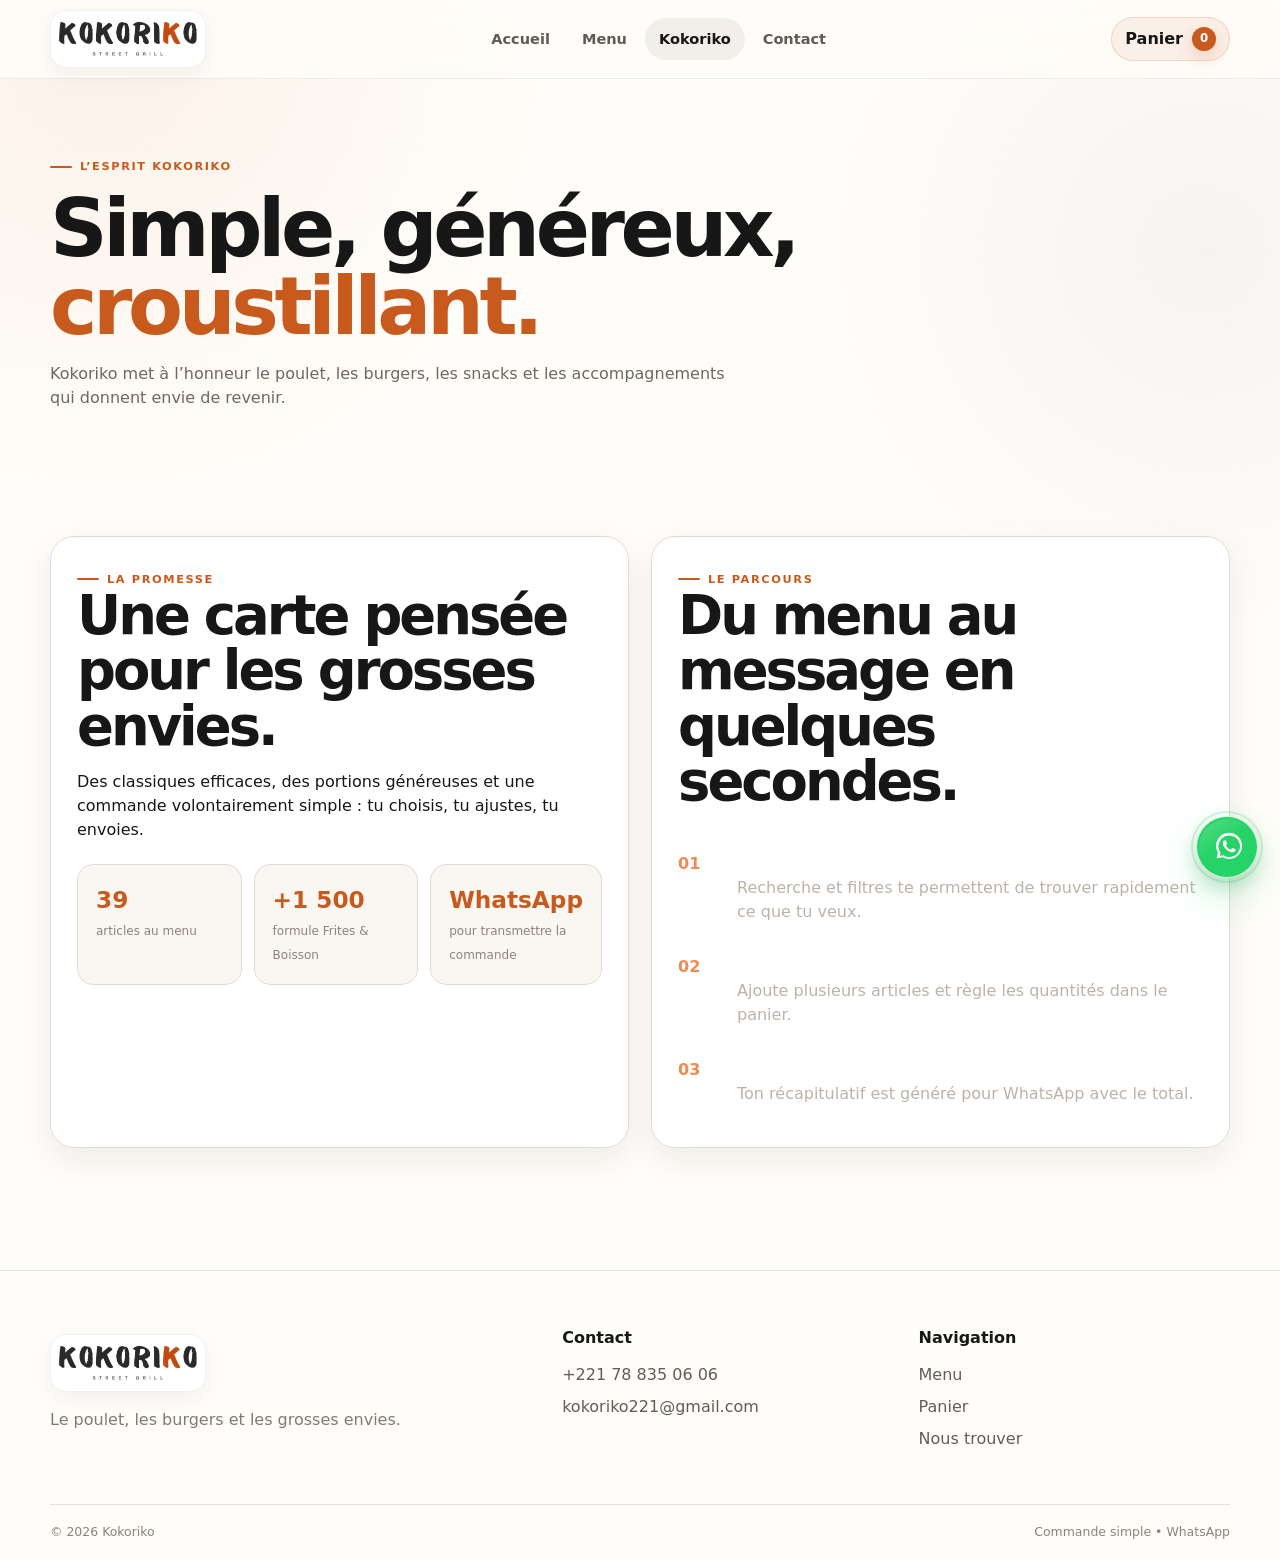
==== commit a3a78f46: "frt" ====
--- a/a-propos.html
+++ b/a-propos.html
@@ -1,7 +1,12 @@
-<!doctype html><html lang="fr"><head><meta charset="utf-8"><meta name="viewport" content="width=device-width, initial-scale=1"><meta name="description" content="Kokoriko — poulet, burgers, snacks et accompagnements. Commandez en ligne et envoyez votre panier par WhatsApp."><meta name="theme-color" content="#f26a21"><meta name="color-scheme" content="dark"><link rel="manifest" href="manifest.json"><link rel="icon" href="assets/icon-192.png"><link rel="apple-touch-icon" href="assets/icon-192.png"><title>Kokoriko — À propos</title><link rel="stylesheet" href="styles.css"><script defer src="js/menuData.js"></script><script defer src="js/app.js"></script></head><body data-page="about"><div class="noise" aria-hidden="true"></div><header class="site-header">
+<!doctype html><html lang="fr"><head><meta charset="utf-8"><meta name="viewport" content="width=device-width, initial-scale=1"><meta name="description" content="Kokoriko — poulet, burgers, snacks et accompagnements. Commandez en ligne et envoyez votre panier par WhatsApp."><meta name="theme-color" content="#c75a1c"><meta name="color-scheme" content="light"><link rel="manifest" href="manifest.json"><link rel="icon" href="assets/icon-192.png"><link rel="apple-touch-icon" href="assets/icon-192.png"><title>Kokoriko — À propos</title><link rel="preload" as="image" href="assets/logokok-cropped.webp"><link rel="stylesheet" href="styles.css"><script defer src="js/menuData.js"></script><script defer src="js/app.js"></script></head><body data-page="about"><div class="site-loader" data-site-loader aria-hidden="true">
+  <div class="loader-mark">
+    <img src="assets/logokok-cropped.webp" alt="">
+    <span class="loader-line"></span>
+  </div>
+  <span class="loader-caption">STREET GRILL • DAKAR</span>
+</div><div class="noise" aria-hidden="true"></div><header class="site-header">
   <a class="brand" href="index.html" aria-label="Kokoriko, accueil">
-    <span class="brand-mark"><img src="assets/logokok.jpeg" alt="" onerror="this.style.display='none'"><span>K</span></span>
-    <span class="brand-copy"><strong>Kokoriko</strong><small>Chicken & Street Food</small></span>
+    <span class="brand-mark"><img src="assets/logokok-cropped.webp" alt="Kokoriko Street Grill" onerror="this.style.display='none'"><span>K</span></span>
   </a>
   <nav class="main-nav" aria-label="Navigation principale">
     <a class="nav-link " href="index.html">Accueil</a>
@@ -14,4 +19,4 @@
   <nav class="mobile-nav" aria-label="Navigation mobile">
     <a class="" href="index.html">Accueil</a><a class="" href="menu.html">Menu</a><a class="is-active" href="a-propos.html">Kokoriko</a><a class="" href="contact.html">Contact</a><a href="panier.html">Panier (<span data-cart-count>0</span>)</a>
   </nav>
-</header><main><section class="page-hero shell"><span class="eyebrow">L’esprit Kokoriko</span><h1>Simple, généreux,<br><em>croustillant.</em></h1><p>Kokoriko met à l’honneur le poulet, les burgers, les snacks et les accompagnements qui donnent envie de revenir.</p></section><section class="section shell"><div class="about-grid"><article class="about-card"><span class="eyebrow">La promesse</span><h2>Une carte pensée pour les grosses envies.</h2><p>Des classiques efficaces, des portions généreuses et une commande volontairement simple : tu choisis, tu ajustes, tu envoies.</p><div class="stat-grid"><div class="stat"><strong>39</strong><span>articles au menu</span></div><div class="stat"><strong>+1 500</strong><span>formule Frites & Boisson</span></div><div class="stat"><strong>WhatsApp</strong><span>pour transmettre la commande</span></div></div></article><article class="about-card"><span class="eyebrow">Le parcours</span><h2>Du menu au message en quelques secondes.</h2><div class="feature-list"><div><span>01</span><p><strong>Explore</strong><br>Recherche et filtres te permettent de trouver rapidement ce que tu veux.</p></div><div><span>02</span><p><strong>Compose</strong><br>Ajoute plusieurs articles et règle les quantités dans le panier.</p></div><div><span>03</span><p><strong>Commande</strong><br>Ton récapitulatif est généré pour WhatsApp avec le total.</p></div></div></article></div></section></main><footer class="site-footer"><div class="shell footer-grid"><div><a class="brand" href="index.html"><span class="brand-mark"><img src="assets/logokok.jpeg" alt="" onerror="this.style.display='none'"><span>K</span></span><span class="brand-copy"><strong>Kokoriko</strong><small>Chicken & Street Food</small></span></a><p>Le poulet, les burgers et les grosses envies.</p></div><div><span class="footer-label">Contact</span><a href="tel:+221788350606">+221 78 835 06 06</a><a href="mailto:kokoriko221@gmail.com">kokoriko221@gmail.com</a></div><div><span class="footer-label">Navigation</span><a href="menu.html">Menu</a><a href="panier.html">Panier</a><a href="contact.html">Nous trouver</a></div></div><div class="shell footer-bottom"><span>© <span data-year></span> Kokoriko</span><span>Commande simple • WhatsApp</span></div></footer></body></html>+</header><main><section class="page-hero shell"><span class="eyebrow">L’esprit Kokoriko</span><h1>Simple, généreux,<br><em>croustillant.</em></h1><p>Kokoriko met à l’honneur le poulet, les burgers, les snacks et les accompagnements qui donnent envie de revenir.</p></section><section class="section shell"><div class="about-grid"><article class="about-card"><span class="eyebrow">La promesse</span><h2>Une carte pensée pour les grosses envies.</h2><p>Des classiques efficaces, des portions généreuses et une commande volontairement simple : tu choisis, tu ajustes, tu envoies.</p><div class="stat-grid"><div class="stat"><strong>39</strong><span>articles au menu</span></div><div class="stat"><strong>+1 500</strong><span>formule Frites & Boisson</span></div><div class="stat"><strong>WhatsApp</strong><span>pour transmettre la commande</span></div></div></article><article class="about-card"><span class="eyebrow">Le parcours</span><h2>Du menu au message en quelques secondes.</h2><div class="feature-list"><div><span>01</span><p><strong>Explore</strong><br>Recherche et filtres te permettent de trouver rapidement ce que tu veux.</p></div><div><span>02</span><p><strong>Compose</strong><br>Ajoute plusieurs articles et règle les quantités dans le panier.</p></div><div><span>03</span><p><strong>Commande</strong><br>Ton récapitulatif est généré pour WhatsApp avec le total.</p></div></div></article></div></section></main><footer class="site-footer"><div class="shell footer-grid"><div><a class="brand" href="index.html"><span class="brand-mark"><img src="assets/logokok-cropped.webp" alt="Kokoriko Street Grill" onerror="this.style.display='none'"><span>K</span></span></a><p>Le poulet, les burgers et les grosses envies.</p></div><div><span class="footer-label">Contact</span><a href="tel:+221788350606">+221 78 835 06 06</a><a href="mailto:kokoriko221@gmail.com">kokoriko221@gmail.com</a></div><div><span class="footer-label">Navigation</span><a href="menu.html">Menu</a><a href="panier.html">Panier</a><a href="contact.html">Nous trouver</a></div></div><div class="shell footer-bottom"><span>© <span data-year></span> Kokoriko</span><span>Commande simple • WhatsApp</span></div></footer></body></html>
--- a/styles.css
+++ b/styles.css
@@ -1,14 +1,1073 @@
-:root{--bg:#0e0e0e;--panel:#171717;--panel2:#202020;--text:#f7f7f5;--muted:#a7a7a0;--line:#2b2b2b;--orange:#f26a21;--orange2:#ff8b3d;--green:#25d366;--radius:22px;--shadow:0 18px 50px rgba(0,0,0,.28)}
-*{box-sizing:border-box}html{scroll-behavior:smooth}body{margin:0;background:radial-gradient(circle at 80% -10%,rgba(242,106,33,.13),transparent 30%),var(--bg);color:var(--text);font-family:Inter,ui-sans-serif,system-ui,-apple-system,BlinkMacSystemFont,'Segoe UI',sans-serif;line-height:1.5}a{color:inherit;text-decoration:none}button,input{font:inherit}button{cursor:pointer}.shell{width:min(1180px,calc(100% - 32px));margin-inline:auto}.noise{position:fixed;inset:0;pointer-events:none;opacity:.035;background-image:radial-gradient(#fff .6px,transparent .6px);background-size:6px 6px;z-index:0}.site-header{position:sticky;top:0;z-index:50;background:rgba(14,14,14,.88);backdrop-filter:blur(18px);border-bottom:1px solid rgba(255,255,255,.08);display:grid;grid-template-columns:auto 1fr auto;align-items:center;gap:28px;padding:14px max(16px,calc((100% - 1180px)/2))}.brand{display:flex;align-items:center;gap:12px;min-width:0}.brand-mark{width:44px;height:44px;display:grid;place-items:center;border:1px solid rgba(255,255,255,.14);background:linear-gradient(145deg,#212121,#101010);border-radius:14px;position:relative;overflow:hidden;flex:none}.brand-mark img{width:100%;height:100%;object-fit:cover}.brand-mark span{font-family:ui-sans-serif,system-ui,-apple-system,BlinkMacSystemFont,'Segoe UI',sans-serif;font-size:21px;font-weight:700;color:var(--orange)}.brand-copy{display:flex;flex-direction:column;line-height:1.05}.brand-copy strong{font-family:ui-sans-serif,system-ui,-apple-system,BlinkMacSystemFont,'Segoe UI',sans-serif;font-size:1.12rem;letter-spacing:.08em;text-transform:uppercase}.brand-copy small{color:#8e8e88;font-size:.72rem;margin-top:5px}.main-nav{display:flex;justify-content:center;gap:6px}.nav-link{padding:9px 13px;border-radius:999px;color:#b9b9b2;font-size:.92rem}.nav-link:hover,.nav-link.is-active{color:#fff;background:#1c1c1c}.cart-pill{display:inline-flex;gap:8px;align-items:center;border:1px solid rgba(242,106,33,.3);background:rgba(242,106,33,.08);padding:9px 13px;border-radius:999px;font-weight:700}.cart-pill b{min-width:23px;height:23px;padding:0 6px;display:grid;place-items:center;border-radius:50%;background:var(--orange);color:#fff;font-size:.74rem}.menu-toggle{display:none;border:1px solid var(--line);background:#171717;color:#fff;border-radius:12px;padding:10px 12px}.mobile-nav{display:none}
-.hero{display:grid;grid-template-columns:1.02fr .98fr;min-height:690px;align-items:center;gap:44px;padding-block:70px;position:relative;z-index:1}.hero-copy{max-width:680px}.eyebrow{display:inline-flex;align-items:center;gap:8px;color:#ffac77;font-size:.72rem;font-weight:700;letter-spacing:.11em;text-transform:uppercase}.hero h1{font-family:ui-sans-serif,system-ui,-apple-system,BlinkMacSystemFont,'Segoe UI',sans-serif;font-size:clamp(3.2rem,8vw,6rem);line-height:.94;letter-spacing:-.055em;margin:18px 0 22px}.hero h1 em,.section h2 em{color:var(--orange);font-style:normal}.hero p{font-size:1.13rem;color:#c0c0b9;max-width:590px}.hero-actions{display:flex;flex-wrap:wrap;gap:12px;margin-top:30px}.btn{display:inline-flex;align-items:center;justify-content:center;gap:9px;min-height:48px;padding:0 20px;border-radius:14px;border:1px solid var(--line);font-weight:700}.btn-primary{background:linear-gradient(135deg,var(--orange),#e85c10);border-color:transparent;box-shadow:0 12px 28px rgba(242,106,33,.19)}.btn-primary:hover{transform:translateY(-2px)}.btn-ghost{background:#171717}.btn-ghost:hover{background:#202020}.hero-meta{display:flex;flex-wrap:wrap;gap:30px;margin-top:36px}.hero-meta span{display:flex;flex-direction:column;gap:3px}.hero-meta b{font-size:.94rem}.hero-meta small{font-size:.78rem;color:#85857f}.hero-art{min-height:540px;display:grid;place-items:center;position:relative}.sun-disc{width:min(470px,78vw);aspect-ratio:1;border-radius:50%;background:radial-gradient(circle at 35% 30%,#ffb57f 0%,#f26a21 38%,#8a2600 70%,#39150b 100%);filter:saturate(1.03);box-shadow:0 40px 100px rgba(242,106,33,.2)}.chicken-card{position:absolute;width:min(360px,62vw);aspect-ratio:.78;transform:rotate(-6deg);background:linear-gradient(145deg,#1a1a1a,#0f0f0f);border:1px solid #363636;border-radius:28px;padding:25px;box-shadow:var(--shadow);display:flex;flex-direction:column;justify-content:space-between}.card-top,.card-bottom{display:flex;justify-content:space-between;gap:10px;align-items:center}.card-top{font-size:.68rem;letter-spacing:.18em;color:#a7a7a0}.card-bottom strong{font-family:ui-sans-serif,system-ui,-apple-system,BlinkMacSystemFont,'Segoe UI',sans-serif;font-size:2rem}.card-bottom small{color:#a8a8a2}.food-stack{position:relative;flex:1;display:grid;place-items:center}.wing{position:absolute;width:200px;height:115px;border-radius:65% 45% 55% 60%;background:radial-gradient(circle at 28% 28%,#f6bb83 0%,#dd6b24 33%,#9c340e 73%,#531505 100%);box-shadow:0 18px 25px rgba(0,0,0,.32)}.wing:after{content:'';position:absolute;inset:12px 20px auto auto;width:34%;height:18%;border-radius:50%;background:rgba(255,230,190,.2);filter:blur(4px)}.wing-1{transform:translate(-10px,-52px) rotate(-12deg)}.wing-2{transform:translate(35px,0) rotate(18deg)}.wing-3{transform:translate(-15px,60px) rotate(-6deg)}.floating-note{position:absolute;padding:11px 15px;border-radius:999px;background:#f7f1ea;color:#1a1a1a;font-weight:800;box-shadow:var(--shadow);font-size:.8rem}.note-1{left:0;bottom:90px;transform:rotate(-6deg)}.note-2{right:-5px;top:110px;transform:rotate(7deg)}
-.marquee{overflow:hidden;border-block:1px solid rgba(255,255,255,.08);background:#111;padding:14px 0;position:relative;z-index:1}.marquee div{display:flex;width:max-content;gap:38px;animation:marquee 24s linear infinite}.marquee span{font-family:ui-sans-serif,system-ui,-apple-system,BlinkMacSystemFont,'Segoe UI',sans-serif;font-size:.8rem;letter-spacing:.18em;color:#c6c6bf}.marquee span::before{content:'✦';color:var(--orange);margin-right:38px}@keyframes marquee{to{transform:translateX(-50%)}}
-.section{padding:82px 0;position:relative;z-index:1}.section-head{display:flex;align-items:end;justify-content:space-between;gap:20px;margin-bottom:30px}.section h2{font-family:ui-sans-serif,system-ui,-apple-system,BlinkMacSystemFont,'Segoe UI',sans-serif;font-size:clamp(2rem,5vw,3.4rem);letter-spacing:-.04em;line-height:1.02;margin:10px 0 0}.text-link{color:#ff9d67;font-weight:700}.product-grid{display:grid;grid-template-columns:repeat(4,1fr);gap:16px}.product-card{background:linear-gradient(180deg,#1a1a1a,#141414);border:1px solid #2a2a2a;border-radius:22px;padding:18px;display:flex;flex-direction:column;min-height:250px;box-shadow:0 8px 35px rgba(0,0,0,.12);transition:.22s}.product-card:hover{transform:translateY(-4px);border-color:rgba(242,106,33,.35)}.product-visual{aspect-ratio:1.25;border-radius:16px;background:radial-gradient(circle at 30% 25%,rgba(255,175,113,.55),rgba(242,106,33,.16) 38%,#121212 72%);display:grid;place-items:center;position:relative;overflow:hidden;margin-bottom:16px}.product-visual .plate{width:72%;height:54%;border-radius:50%;background:radial-gradient(circle at 35% 30%,#f5c085,#b94412 48%,#511707 100%);box-shadow:0 20px 28px rgba(0,0,0,.3);transform:rotate(-10deg)}.product-visual .tag{position:absolute;top:10px;left:10px;padding:6px 8px;border-radius:999px;background:#f8efe8;color:#28170f;font-size:.65rem;font-weight:900}.product-card h3{margin:0 0 7px;font-family:ui-sans-serif,system-ui,-apple-system,BlinkMacSystemFont,'Segoe UI',sans-serif;font-size:1.05rem}.product-card p{margin:0;color:#a4a49d;font-size:.82rem;min-height:40px}.product-foot{margin-top:auto;display:flex;align-items:center;justify-content:space-between;gap:10px;padding-top:15px}.price{font-weight:800;color:#ff995e}.mini-btn{border:1px solid #383838;background:#222;color:#fff;padding:9px 11px;border-radius:11px;font-weight:800}.mini-btn:hover{background:var(--orange);border-color:var(--orange)}
-.dark-panel{background:linear-gradient(145deg,#181818,#111);border:1px solid #252525;border-radius:28px;padding:54px}.story-grid{display:grid;grid-template-columns:1fr 1fr;gap:48px}.lead{font-size:1.22rem;color:#c6c6bf}.feature-list{margin-top:26px}.feature-list>div{display:grid;grid-template-columns:44px 1fr;gap:15px;padding:15px 0;border-top:1px solid #292929}.feature-list span{color:var(--orange);font-weight:800}.feature-list p{margin:0;color:#aaa}.feature-list strong{color:#fff}.cta-banner{display:flex;align-items:center;justify-content:space-between;gap:30px;border:1px solid rgba(242,106,33,.24);background:radial-gradient(circle at 0 50%,rgba(242,106,33,.18),transparent 45%),#171717;border-radius:28px;padding:40px}.cta-banner h2{margin-bottom:8px}.cta-banner p{color:#a7a7a0;margin:0}.site-footer{border-top:1px solid #242424;margin-top:40px;padding-top:55px;padding-bottom:20px;position:relative;z-index:1}.footer-grid{display:grid;grid-template-columns:1.5fr 1fr 1fr;gap:45px}.site-footer p{color:#8e8e88}.site-footer a{display:block;color:#bdbdb6;margin:8px 0}.footer-label{display:block;color:#fff;font-weight:800;margin-bottom:13px}.footer-bottom{display:flex;justify-content:space-between;gap:15px;margin-top:45px;padding-top:18px;border-top:1px solid #232323;color:#6f6f6a;font-size:.78rem}
-.page-hero{padding:70px 0 28px}.page-hero p{color:#a4a49d;max-width:640px}.filters{display:flex;flex-wrap:wrap;gap:9px;margin:28px 0 18px}.filter-btn{border:1px solid #2b2b2b;background:#171717;color:#bcbcb6;padding:10px 15px;border-radius:999px;font-weight:700}.filter-btn:hover,.filter-btn.is-active{background:var(--orange);border-color:var(--orange);color:#fff}.menu-tools{display:grid;grid-template-columns:1fr auto;gap:14px;align-items:center;margin-bottom:30px}.search-box{position:relative}.search-box input{width:100%;height:48px;border-radius:13px;border:1px solid #303030;background:#151515;color:#fff;padding:0 16px 0 44px;outline:none}.search-box input:focus{border-color:rgba(242,106,33,.6);box-shadow:0 0 0 4px rgba(242,106,33,.1)}.search-box span{position:absolute;left:15px;top:50%;transform:translateY(-50%);color:#777}.results-count{color:#878780;font-size:.85rem}.menu-card{background:#171717;border:1px solid #2a2a2a;border-radius:20px;padding:18px;display:flex;flex-direction:column;gap:18px;min-height:205px}.menu-top{display:flex;justify-content:space-between;gap:15px}.menu-top h3{margin:0;font-family:ui-sans-serif,system-ui,-apple-system,BlinkMacSystemFont,'Segoe UI',sans-serif;font-size:1.08rem}.category-tag{font-size:.65rem;font-weight:800;text-transform:uppercase;letter-spacing:.1em;color:#ffac77}.menu-desc{color:#999991;font-size:.84rem;margin:5px 0 0}.menu-actions{display:flex;gap:9px;margin-top:auto}.quantity{display:inline-flex;align-items:center;border:1px solid #303030;border-radius:11px;overflow:hidden}.quantity button{width:34px;height:38px;border:0;background:#222;color:#fff}.quantity span{width:34px;text-align:center;font-weight:800}.add-btn{flex:1;border:0;background:var(--orange);color:#fff;border-radius:11px;font-weight:800}.formula-note{display:flex;justify-content:space-between;gap:15px;align-items:center;padding:14px 16px;border:1px solid rgba(242,106,33,.22);background:rgba(242,106,33,.07);border-radius:16px;color:#d1d1ca;margin-bottom:25px}.formula-note strong{color:#ff9b61}.empty{padding:50px 20px;text-align:center;border:1px dashed #353535;border-radius:20px;color:#90908a;grid-column:1/-1}
-.about-grid,.contact-grid{display:grid;grid-template-columns:1fr 1fr;gap:22px}.about-card,.contact-card,.cart-card{background:#171717;border:1px solid #2a2a2a;border-radius:24px;padding:26px}.about-card h2,.contact-card h2,.cart-card h2{font-family:ui-sans-serif,system-ui,-apple-system,BlinkMacSystemFont,'Segoe UI',sans-serif;margin-top:0}.stat-grid{display:grid;grid-template-columns:repeat(3,1fr);gap:12px;margin-top:22px}.stat{border:1px solid #2a2a2a;background:#131313;border-radius:16px;padding:18px}.stat strong{display:block;font-family:ui-sans-serif,system-ui,-apple-system,BlinkMacSystemFont,'Segoe UI',sans-serif;font-size:1.45rem;color:var(--orange)}.stat span{font-size:.75rem;color:#8e8e88}.contact-list{display:grid;gap:13px}.contact-item{display:flex;gap:13px;align-items:center;padding:15px;border:1px solid #2a2a2a;background:#131313;border-radius:16px}.contact-icon{width:42px;height:42px;border-radius:13px;display:grid;place-items:center;background:rgba(242,106,33,.13);color:#ff9b61;font-weight:900}.contact-item small{display:block;color:#7f7f79}.contact-item strong{display:block;margin-top:2px}.whatsapp-box{margin-top:18px;padding:20px;border-radius:18px;background:linear-gradient(135deg,rgba(37,211,102,.13),rgba(37,211,102,.04));border:1px solid rgba(37,211,102,.2)}.wa-btn{display:inline-flex;align-items:center;justify-content:center;min-height:46px;padding:0 16px;border-radius:12px;background:var(--green);font-weight:900;margin-top:10px;color:#07170d}
-.cart-layout{display:grid;grid-template-columns:1.45fr .8fr;gap:18px}.cart-items{display:grid;gap:12px}.cart-row{display:grid;grid-template-columns:1fr auto;gap:18px;align-items:center;padding:18px;border:1px solid #2a2a2a;background:#171717;border-radius:18px}.cart-row h3{margin:0 0 5px;font-size:1rem}.cart-row p{margin:0;color:#8f8f89;font-size:.82rem}.cart-row-actions{display:flex;align-items:center;gap:10px}.remove-btn{border:0;background:transparent;color:#85857f}.summary-row{display:flex;justify-content:space-between;gap:15px;padding:11px 0;color:#bdbdb7}.summary-row.total{border-top:1px solid #2a2a2a;margin-top:7px;padding-top:18px;color:#fff;font-size:1.08rem;font-weight:900}.formula-toggle{display:flex;justify-content:space-between;gap:15px;align-items:center;padding:14px 0;border-top:1px solid #2a2a2a;margin-top:8px}.switch{position:relative;width:48px;height:28px;display:inline-block}.switch input{opacity:0;width:0;height:0}.slider{position:absolute;inset:0;background:#333;border-radius:999px;transition:.2s}.slider:before{content:'';position:absolute;width:22px;height:22px;left:3px;top:3px;border-radius:50%;background:#fff;transition:.2s}.switch input:checked+.slider{background:var(--orange)}.switch input:checked+.slider:before{transform:translateX(20px)}.checkout{display:grid;gap:10px;margin-top:20px}.checkout input,.checkout textarea{width:100%;border:1px solid #303030;background:#131313;color:#fff;border-radius:12px;padding:13px;outline:none}.checkout textarea{min-height:90px;resize:vertical}.checkout .btn{width:100%}.small-note{color:#777770;font-size:.74rem}.cart-empty{text-align:center;padding:70px 20px;color:#969690;border:1px dashed #353535;border-radius:20px}
-.reveal{opacity:0;transform:translateY(16px);animation:reveal .7s ease forwards}.reveal-delay{animation-delay:.12s}@keyframes reveal{to{opacity:1;transform:none}}@media(prefers-reduced-motion:reduce){*{scroll-behavior:auto!important;animation:none!important;transition:none!important}}
-@media(max-width:1050px){.site-header{grid-template-columns:auto auto auto}.main-nav{display:none}.menu-toggle{display:block;justify-self:end}.mobile-nav.is-open{display:flex;position:absolute;top:72px;left:0;right:0;background:#121212;border-bottom:1px solid #292929;padding:10px 16px 14px;flex-direction:column}.mobile-nav a{padding:12px;border-radius:10px}.mobile-nav a:hover,.mobile-nav a.is-active{background:#1d1d1d}.hero{grid-template-columns:1fr;text-align:center;padding-top:50px}.hero-copy{margin-inline:auto}.hero-actions,.hero-meta{justify-content:center}.hero-art{min-height:480px}.product-grid{grid-template-columns:repeat(2,1fr)}.about-grid,.contact-grid,.cart-layout,.story-grid{grid-template-columns:1fr}.footer-grid{grid-template-columns:1fr 1fr}}
-@media(max-width:650px){.shell{width:min(100% - 22px,1180px)}.site-header{padding-inline:11px;gap:9px}.brand-copy small{display:none}.cart-pill span{display:none}.brand-mark{width:40px;height:40px}.hero{min-height:auto;padding:52px 0 42px}.hero h1{font-size:clamp(3rem,17vw,4.4rem)}.hero p{font-size:1rem}.hero-art{min-height:410px}.chicken-card{width:290px}.sun-disc{width:340px}.floating-note{font-size:.7rem}.section{padding:60px 0}.section-head{align-items:start;flex-direction:column}.product-grid{grid-template-columns:1fr}.dark-panel,.cta-banner{padding:26px}.menu-tools{grid-template-columns:1fr}.menu-card{padding:16px}.stat-grid{grid-template-columns:1fr}.footer-grid{grid-template-columns:1fr}.footer-bottom{flex-direction:column}.cart-row{grid-template-columns:1fr}.cart-row-actions{justify-content:space-between}}
-
-.toast{position:fixed;left:50%;bottom:26px;transform:translate(-50%,20px);opacity:0;z-index:100;padding:12px 16px;border-radius:12px;background:#f7f1ea;color:#181818;font-weight:800;box-shadow:var(--shadow);transition:.22s}.toast.is-visible{opacity:1;transform:translate(-50%,0)}
+:root{
+  --bg:#fffdf9;
+  --surface:#ffffff;
+  --surface-soft:#f8f5f0;
+  --ink:#171717;
+  --muted:#6c6862;
+  --line:#e8e2da;
+  --orange:#c75a1c;
+  --orange-soft:#e97532;
+  --cream:#fff4ea;
+  --green:#25d366;
+  --radius:24px;
+  --shadow:0 22px 70px rgba(28,20,14,.12);
+  --shadow-soft:0 12px 34px rgba(28,20,14,.08);
+  --max:1180px;
+}
+*{box-sizing:border-box}
+html{scroll-behavior:smooth}
+body{
+  margin:0;
+  background:
+    radial-gradient(circle at 8% 3%,rgba(199,90,28,.07),transparent 24%),
+    radial-gradient(circle at 94% 16%,rgba(0,0,0,.035),transparent 22%),
+    var(--bg);
+  color:var(--ink);
+  font-family:Inter,ui-sans-serif,system-ui,-apple-system,BlinkMacSystemFont,"Segoe UI",sans-serif;
+  line-height:1.5;
+  overflow-x:hidden;
+}
+body:before{
+  content:"";
+  position:fixed;
+  inset:0;
+  pointer-events:none;
+  z-index:-1;
+  opacity:.26;
+  background-image:
+    radial-gradient(circle at 20% 20%,rgba(0,0,0,.035) 0 1px,transparent 1.2px),
+    radial-gradient(circle at 70% 70%,rgba(199,90,28,.035) 0 1px,transparent 1.2px);
+  background-size:18px 18px,22px 22px;
+}
+a{color:inherit;text-decoration:none}
+button,input,textarea{font:inherit}
+button{cursor:pointer}
+::selection{background:rgba(199,90,28,.18);color:var(--ink)}
+.shell{width:min(var(--max),calc(100% - 32px));margin-inline:auto}
+
+/* =========================================================
+   LOADER — visible only on the first opening of the session
+========================================================= */
+.site-loader{
+  position:fixed;
+  inset:0;
+  z-index:500;
+  display:grid;
+  place-items:center;
+  background:#fff;
+  transition:opacity .55s ease,visibility .55s ease;
+  animation:loaderFallback 3s forwards;
+}
+.site-loader.is-done{opacity:0;visibility:hidden;pointer-events:none}
+.loader-mark{
+  width:min(360px,78vw);
+  display:grid;
+  justify-items:center;
+  gap:18px;
+}
+.loader-mark img{
+  width:100%;
+  height:auto;
+  display:block;
+  filter:drop-shadow(0 18px 35px rgba(0,0,0,.08));
+  animation:loaderFloat 1.4s ease-in-out infinite alternate;
+}
+.loader-line{
+  width:66px;
+  height:4px;
+  border-radius:99px;
+  background:linear-gradient(90deg,var(--ink),var(--orange),var(--ink));
+  background-size:180% 100%;
+  animation:loaderShimmer 1.1s linear infinite;
+}
+.loader-caption{
+  position:absolute;
+  bottom:30px;
+  left:50%;
+  transform:translateX(-50%);
+  color:#7f776e;
+  font-size:.68rem;
+  font-weight:800;
+  letter-spacing:.24em;
+  white-space:nowrap;
+}
+@keyframes loaderFloat{to{transform:translateY(-5px)}}
+@keyframes loaderShimmer{to{background-position:180% 0}}
+@keyframes loaderFallback{0%,82%{opacity:1;visibility:visible;pointer-events:auto}100%{opacity:0;visibility:hidden;pointer-events:none}}
+
+/* =========================================================
+   HEADER / BRAND
+========================================================= */
+.site-header{
+  position:sticky;
+  top:0;
+  z-index:100;
+  background:rgba(255,253,249,.82);
+  backdrop-filter:blur(18px) saturate(140%);
+  border-bottom:1px solid rgba(23,23,23,.07);
+  display:grid;
+  grid-template-columns:auto 1fr auto;
+  align-items:center;
+  gap:28px;
+  padding:10px max(16px,calc((100% - var(--max))/2));
+  transition:box-shadow .28s ease,background .28s ease,border-color .28s ease;
+}
+.site-header.is-scrolled{
+  box-shadow:0 12px 38px rgba(20,15,10,.08);
+  background:rgba(255,255,255,.94);
+  border-bottom-color:rgba(199,90,28,.12);
+}
+.brand{
+  display:flex;
+  align-items:center;
+  min-width:0;
+}
+.brand-mark{
+  width:156px;
+  height:58px;
+  display:grid;
+  place-items:center;
+  position:relative;
+  overflow:hidden;
+  flex:none;
+  border-radius:16px;
+  background:#fff;
+  border:1px solid rgba(23,23,23,.06);
+  box-shadow:0 8px 24px rgba(22,17,12,.05);
+  transition:transform .35s cubic-bezier(.22,.61,.36,1),box-shadow .35s ease;
+}
+.brand-mark:after{
+  content:"";
+  position:absolute;
+  inset:0;
+  background:linear-gradient(110deg,transparent 30%,rgba(255,255,255,.85) 46%,transparent 62%);
+  transform:translateX(-130%);
+  transition:transform .7s ease;
+}
+.brand:hover .brand-mark{
+  transform:translateY(-2px) rotate(-.8deg);
+  box-shadow:0 16px 34px rgba(199,90,28,.14);
+}
+.brand:hover .brand-mark:after{transform:translateX(130%)}
+.brand-mark img{
+  width:92%;
+  height:88%;
+  object-fit:contain;
+  display:block;
+}
+.brand-mark span{
+  display:none;
+}
+.main-nav{display:flex;justify-content:center;gap:4px}
+.nav-link{
+  padding:10px 14px;
+  border-radius:999px;
+  color:#5f5a54;
+  font-size:.91rem;
+  font-weight:700;
+  transition:.22s ease;
+}
+.nav-link:hover,.nav-link.is-active{
+  color:var(--ink);
+  background:#f2eee9;
+}
+.cart-pill{
+  display:inline-flex;
+  gap:9px;
+  align-items:center;
+  border:1px solid rgba(199,90,28,.2);
+  background:rgba(199,90,28,.07);
+  padding:9px 13px;
+  border-radius:999px;
+  font-weight:800;
+  transition:.22s ease;
+}
+.cart-pill:hover{transform:translateY(-2px);box-shadow:0 10px 24px rgba(199,90,28,.12)}
+.cart-pill b{
+  min-width:24px;
+  height:24px;
+  padding:0 6px;
+  display:grid;
+  place-items:center;
+  border-radius:50%;
+  background:var(--orange);
+  color:#fff;
+  font-size:.74rem;
+  box-shadow:0 7px 18px rgba(199,90,28,.25);
+}
+.menu-toggle{
+  display:none;
+  border:1px solid var(--line);
+  background:#fff;
+  color:var(--ink);
+  border-radius:14px;
+  padding:10px 12px;
+  box-shadow:var(--shadow-soft);
+}
+.mobile-nav{display:none}
+
+/* =========================================================
+   TYPOGRAPHY / BUTTONS
+========================================================= */
+.eyebrow{
+  display:inline-flex;
+  align-items:center;
+  gap:8px;
+  color:var(--orange);
+  font-size:.71rem;
+  font-weight:900;
+  letter-spacing:.14em;
+  text-transform:uppercase;
+}
+.eyebrow:before{
+  content:"";
+  width:22px;
+  height:2px;
+  border-radius:2px;
+  background:currentColor;
+}
+.hero h1,.section h2,.page-hero h1,.cta-banner h2,.about-card h2,.contact-card h2,.cart-card h2{
+  font-family:ui-sans-serif,system-ui,-apple-system,BlinkMacSystemFont,"Segoe UI",sans-serif;
+  letter-spacing:-.055em;
+}
+.hero h1 em,.section h2 em,.page-hero h1 em{color:var(--orange);font-style:normal}
+.btn{
+  display:inline-flex;
+  align-items:center;
+  justify-content:center;
+  gap:9px;
+  min-height:50px;
+  padding:0 21px;
+  border-radius:14px;
+  border:1px solid var(--line);
+  font-weight:900;
+  transition:transform .22s cubic-bezier(.22,.61,.36,1),box-shadow .22s ease,background .22s ease;
+}
+.btn:hover{transform:translateY(-3px)}
+.btn-primary{
+  position:relative;
+  overflow:hidden;
+  color:#fff;
+  background:linear-gradient(135deg,var(--orange),#a94512);
+  border-color:transparent;
+  box-shadow:0 16px 34px rgba(199,90,28,.24);
+}
+.btn-primary:before{
+  content:"";
+  position:absolute;
+  inset:0;
+  background:linear-gradient(115deg,transparent 30%,rgba(255,255,255,.25) 48%,transparent 66%);
+  transform:translateX(-120%);
+  transition:transform .6s ease;
+}
+.btn-primary:hover:before{transform:translateX(120%)}
+.btn-primary>*{position:relative;z-index:1}
+.btn-ghost{
+  background:#fff;
+  box-shadow:0 8px 24px rgba(26,20,14,.06);
+}
+.btn-ghost:hover{background:#f8f4ef}
+
+/* =========================================================
+   HERO — signature WOW area
+========================================================= */
+.hero{
+  display:grid;
+  grid-template-columns:1.02fr .98fr;
+  min-height:690px;
+  align-items:center;
+  gap:44px;
+  padding-block:72px;
+  position:relative;
+  z-index:1;
+}
+.hero-copy{max-width:680px;position:relative}
+.hero-copy:after{
+  content:"";
+  position:absolute;
+  width:140px;
+  height:140px;
+  top:-36px;
+  left:-40px;
+  background:radial-gradient(circle,rgba(199,90,28,.12),transparent 68%);
+  pointer-events:none;
+  z-index:-1;
+}
+.hero h1{
+  font-size:clamp(3.4rem,8vw,6.2rem);
+  line-height:.92;
+  margin:18px 0 22px;
+}
+.hero p{
+  font-size:1.12rem;
+  color:#5f5952;
+  max-width:600px;
+}
+.hero-actions{display:flex;flex-wrap:wrap;gap:12px;margin-top:31px}
+.hero-meta{display:flex;flex-wrap:wrap;gap:30px;margin-top:36px}
+.hero-meta span{display:flex;flex-direction:column;gap:3px}
+.hero-meta b{font-size:.94rem}
+.hero-meta small{font-size:.78rem;color:#8a837b}
+.hero-art{
+  min-height:540px;
+  display:grid;
+  place-items:center;
+  position:relative;
+  isolation:isolate;
+}
+.hero-art:before{
+  content:"";
+  position:absolute;
+  width:min(520px,90vw);
+  aspect-ratio:1;
+  border-radius:50%;
+  background:radial-gradient(circle,rgba(199,90,28,.16),rgba(199,90,28,.04) 46%,transparent 68%);
+  filter:blur(4px);
+  z-index:-2;
+  transform:translateZ(0);
+}
+.sun-disc{
+  width:min(470px,78vw);
+  aspect-ratio:1;
+  border-radius:50%;
+  background:
+    radial-gradient(circle at 35% 25%,#ffd4ac 0%,#df6b27 29%,var(--orange) 52%,#742509 78%,#31150d 100%);
+  filter:saturate(1.04);
+  box-shadow:
+    0 35px 95px rgba(199,90,28,.22),
+    inset -12px -20px 35px rgba(52,15,5,.22);
+  transition:transform .45s cubic-bezier(.22,.61,.36,1);
+}
+.chicken-card{
+  position:absolute;
+  width:min(360px,62vw);
+  aspect-ratio:.78;
+  transform:rotate(-6deg);
+  background:linear-gradient(160deg,#202020,#0f0f0f);
+  border:1px solid rgba(255,255,255,.12);
+  border-radius:30px;
+  padding:25px;
+  box-shadow:0 35px 80px rgba(26,17,11,.24);
+  display:flex;
+  flex-direction:column;
+  justify-content:space-between;
+  overflow:hidden;
+  transition:transform .45s cubic-bezier(.22,.61,.36,1),box-shadow .35s ease;
+}
+.chicken-card:before{
+  content:"";
+  position:absolute;
+  inset:0;
+  background:
+    radial-gradient(circle at 20% 12%,rgba(255,255,255,.13),transparent 30%),
+    linear-gradient(120deg,transparent 30%,rgba(255,255,255,.08) 50%,transparent 70%);
+  transform:translateX(-130%);
+  transition:transform .8s ease;
+}
+.hero-art:hover .chicken-card{
+  transform:rotate(-3deg) translateY(-7px) scale(1.015);
+  box-shadow:0 45px 95px rgba(26,17,11,.28);
+}
+.hero-art:hover .chicken-card:before{transform:translateX(130%)}
+.card-top,.card-bottom{display:flex;justify-content:space-between;gap:10px;align-items:center;position:relative;z-index:2}
+.card-top{font-size:.66rem;letter-spacing:.2em;color:#bbb4ac}
+.card-bottom strong{font-size:2rem;letter-spacing:-.03em;color:#fff}
+.card-bottom small{color:#b4aea6}
+.food-stack{position:relative;flex:1;display:grid;place-items:center}
+.wing{
+  position:absolute;
+  width:200px;
+  height:115px;
+  border-radius:65% 45% 55% 60%;
+  background:radial-gradient(circle at 28% 28%,#ffd1a0 0%,#e17830 32%,#9e350e 72%,#4c1305 100%);
+  box-shadow:0 18px 25px rgba(0,0,0,.34);
+}
+.wing:after{
+  content:"";
+  position:absolute;
+  inset:12px 20px auto auto;
+  width:34%;
+  height:18%;
+  border-radius:50%;
+  background:rgba(255,235,206,.3);
+  filter:blur(4px);
+}
+.wing-1{transform:translate(-10px,-52px) rotate(-12deg)}
+.wing-2{transform:translate(35px,0) rotate(18deg)}
+.wing-3{transform:translate(-15px,60px) rotate(-6deg)}
+.floating-note{
+  position:absolute;
+  padding:11px 15px;
+  border-radius:999px;
+  background:#fff;
+  color:#211b17;
+  font-weight:900;
+  box-shadow:0 16px 35px rgba(25,18,12,.12);
+  font-size:.8rem;
+  border:1px solid rgba(23,23,23,.06);
+  animation:floatNote 4.2s ease-in-out infinite;
+}
+.note-1{left:0;bottom:90px;transform:rotate(-6deg)}
+.note-2{right:-5px;top:110px;transform:rotate(7deg);animation-delay:-1.8s}
+@keyframes floatNote{50%{translate:0 -7px}}
+
+/* =========================================================
+   MARQUEE
+========================================================= */
+.marquee{
+  overflow:hidden;
+  border-block:1px solid rgba(23,23,23,.08);
+  background:#171717;
+  color:#fff;
+  padding:15px 0;
+  position:relative;
+  z-index:1;
+}
+.marquee div{
+  display:flex;
+  width:max-content;
+  gap:38px;
+  animation:marquee 24s linear infinite;
+}
+.marquee span{
+  font-size:.76rem;
+  font-weight:900;
+  letter-spacing:.2em;
+  white-space:nowrap;
+}
+.marquee span::before{
+  content:"✦";
+  color:#f39b68;
+  margin-right:38px;
+}
+@keyframes marquee{to{transform:translateX(-50%)}}
+
+/* =========================================================
+   SECTIONS
+========================================================= */
+.section{
+  padding:82px 0;
+  position:relative;
+  z-index:1;
+}
+.section-head{
+  display:flex;
+  align-items:end;
+  justify-content:space-between;
+  gap:20px;
+  margin-bottom:30px;
+}
+.section h2{
+  font-size:clamp(2rem,5vw,3.4rem);
+  line-height:1.02;
+  margin:10px 0 0;
+}
+.text-link{color:var(--orange);font-weight:900}
+.text-link:hover{text-decoration:underline;text-underline-offset:4px}
+
+.product-grid{
+  display:grid;
+  grid-template-columns:repeat(4,1fr);
+  gap:16px;
+}
+.product-card,.menu-card{
+  position:relative;
+  overflow:hidden;
+  background:rgba(255,255,255,.92);
+  border:1px solid #e7dfd6;
+  border-radius:22px;
+  padding:18px;
+  display:flex;
+  flex-direction:column;
+  min-height:250px;
+  box-shadow:0 8px 30px rgba(30,21,13,.055);
+  transition:transform .28s cubic-bezier(.22,.61,.36,1),box-shadow .28s ease,border-color .28s ease;
+}
+.product-card:after,.menu-card:after{
+  content:"";
+  position:absolute;
+  inset:-1px;
+  background:linear-gradient(115deg,transparent 25%,rgba(255,255,255,.8) 47%,transparent 69%);
+  transform:translateX(-130%);
+  transition:transform .7s ease;
+  pointer-events:none;
+}
+.product-card:hover,.menu-card:hover{
+  transform:translateY(-7px);
+  border-color:rgba(199,90,28,.3);
+  box-shadow:0 24px 50px rgba(34,23,14,.12);
+}
+.product-card:hover:after,.menu-card:hover:after{transform:translateX(130%)}
+.product-visual{
+  aspect-ratio:1.25;
+  border-radius:16px;
+  background:
+    radial-gradient(circle at 30% 25%,rgba(255,197,154,.72),rgba(199,90,28,.16) 36%,rgba(248,242,235,1) 74%);
+  display:grid;
+  place-items:center;
+  position:relative;
+  overflow:hidden;
+  margin-bottom:16px;
+}
+.product-visual .plate{
+  width:72%;
+  height:54%;
+  border-radius:50%;
+  background:
+    radial-gradient(circle at 35% 30%,#f8cf9f,#c9571c 48%,#571707 100%);
+  box-shadow:0 22px 28px rgba(53,26,12,.19);
+  transform:rotate(-10deg);
+  transition:transform .45s cubic-bezier(.22,.61,.36,1);
+}
+.product-card:hover .plate,.menu-card:hover .plate{transform:rotate(-6deg) scale(1.06)}
+.product-visual .tag{
+  position:absolute;
+  top:10px;
+  left:10px;
+  padding:6px 8px;
+  border-radius:999px;
+  background:#fff;
+  color:#3a2417;
+  border:1px solid rgba(23,23,23,.07);
+  font-size:.63rem;
+  font-weight:900;
+}
+.product-card h3,.menu-card h3{
+  margin:0 0 7px;
+  font-size:1.04rem;
+  letter-spacing:-.02em;
+}
+.product-card p,.menu-card p{
+  margin:0;
+  color:#726c64;
+  font-size:.82rem;
+}
+.product-card p{min-height:40px}
+.product-foot{margin-top:auto;display:flex;align-items:center;justify-content:space-between;gap:10px;padding-top:15px}
+.price{font-weight:950;color:var(--orange)}
+.mini-btn{
+  border:1px solid #ded5cc;
+  background:#fff;
+  color:var(--ink);
+  padding:9px 11px;
+  border-radius:11px;
+  font-weight:900;
+}
+.mini-btn:hover{background:var(--orange);border-color:var(--orange);color:#fff}
+
+.dark-panel{
+  background:linear-gradient(145deg,#181818,#101010);
+  color:#fff;
+  border-radius:30px;
+  padding:54px;
+  box-shadow:0 25px 80px rgba(20,14,9,.16);
+}
+.story-grid{display:grid;grid-template-columns:1fr 1fr;gap:48px}
+.dark-panel .lead{font-size:1.22rem;color:#d0cbc5}
+.feature-list{margin-top:26px}
+.feature-list>div{
+  display:grid;
+  grid-template-columns:44px 1fr;
+  gap:15px;
+  padding:15px 0;
+  border-top:1px solid rgba(255,255,255,.1);
+}
+.feature-list span{color:#f08a51;font-weight:900}
+.feature-list p{margin:0;color:#bbb3ab}
+.feature-list strong{color:#fff}
+
+.cta-banner{
+  display:flex;
+  align-items:center;
+  justify-content:space-between;
+  gap:30px;
+  border:1px solid rgba(199,90,28,.17);
+  background:
+    radial-gradient(circle at 0 50%,rgba(199,90,28,.16),transparent 45%),
+    #fff;
+  border-radius:28px;
+  padding:40px;
+  box-shadow:var(--shadow-soft);
+}
+.cta-banner h2{margin-bottom:8px}
+.cta-banner p{color:#716a63;margin:0}
+
+/* =========================================================
+   FOOTER
+========================================================= */
+.site-footer{
+  border-top:1px solid var(--line);
+  margin-top:40px;
+  padding-top:55px;
+  padding-bottom:20px;
+  position:relative;
+  z-index:1;
+}
+.footer-grid{display:grid;grid-template-columns:1.5fr 1fr 1fr;gap:45px}
+.site-footer p{color:#817a72}
+.site-footer a{display:block;color:#625d57;margin:8px 0}
+.footer-label{display:block;color:var(--ink);font-weight:900;margin-bottom:13px}
+.footer-bottom{
+  display:flex;
+  justify-content:space-between;
+  gap:15px;
+  margin-top:45px;
+  padding-top:18px;
+  border-top:1px solid var(--line);
+  color:#8a837b;
+  font-size:.78rem;
+}
+
+/* =========================================================
+   MENU PAGE
+========================================================= */
+.page-hero{padding:72px 0 28px}
+.page-hero h1{
+  font-size:clamp(2.8rem,7vw,5rem);
+  line-height:.98;
+  margin:14px 0 14px;
+}
+.page-hero p{color:#6f6860;max-width:680px}
+.filters{display:flex;flex-wrap:wrap;gap:9px;margin:28px 0 18px}
+.filter-btn{
+  border:1px solid #ddd4cb;
+  background:#fff;
+  color:#6c655e;
+  padding:10px 15px;
+  border-radius:999px;
+  font-weight:800;
+  transition:.2s ease;
+}
+.filter-btn:hover,.filter-btn.is-active{
+  background:var(--orange);
+  border-color:var(--orange);
+  color:#fff;
+  transform:translateY(-2px);
+  box-shadow:0 10px 22px rgba(199,90,28,.16);
+}
+.menu-tools{
+  display:grid;
+  grid-template-columns:1fr auto;
+  gap:14px;
+  align-items:center;
+  margin-bottom:30px;
+}
+.search-box{position:relative}
+.search-box input{
+  width:100%;
+  height:50px;
+  border-radius:14px;
+  border:1px solid #ded6ce;
+  background:#fff;
+  color:var(--ink);
+  padding:0 16px 0 44px;
+  outline:none;
+  box-shadow:0 6px 18px rgba(25,18,12,.04);
+}
+.search-box input:focus{
+  border-color:rgba(199,90,28,.6);
+  box-shadow:0 0 0 4px rgba(199,90,28,.1);
+}
+.search-box span{
+  position:absolute;
+  left:15px;
+  top:50%;
+  transform:translateY(-50%);
+  color:#8e857c;
+}
+.results-count{color:#827a72;font-size:.85rem}
+.menu-card{min-height:205px}
+.menu-top{display:flex;justify-content:space-between;gap:15px}
+.menu-top h3{margin:4px 0 7px}
+.category-tag{
+  font-size:.65rem;
+  font-weight:900;
+  text-transform:uppercase;
+  letter-spacing:.1em;
+  color:var(--orange);
+}
+.menu-desc{color:#777068;font-size:.84rem}
+.menu-actions{display:flex;gap:9px;margin-top:auto}
+.quantity{
+  display:inline-flex;
+  align-items:center;
+  border:1px solid #ded5cc;
+  border-radius:11px;
+  overflow:hidden;
+  background:#fff;
+}
+.quantity button{
+  width:34px;
+  height:38px;
+  border:0;
+  background:#f5f1ec;
+  color:var(--ink);
+  transition:.18s ease;
+}
+.quantity button:hover{background:#eae1d8}
+.quantity span{width:34px;text-align:center;font-weight:900}
+.add-btn{
+  flex:1;
+  border:0;
+  background:var(--orange);
+  color:#fff;
+  border-radius:11px;
+  font-weight:900;
+  transition:.2s ease;
+  box-shadow:0 8px 18px rgba(199,90,28,.15);
+}
+.add-btn:hover{background:#aa4512;transform:translateY(-1px)}
+.formula-note{
+  display:flex;
+  justify-content:space-between;
+  gap:15px;
+  align-items:center;
+  padding:14px 16px;
+  border:1px solid rgba(199,90,28,.18);
+  background:rgba(199,90,28,.06);
+  border-radius:16px;
+  color:#5f5952;
+  margin-bottom:25px;
+}
+.formula-note strong{color:var(--orange)}
+.empty{
+  padding:50px 20px;
+  text-align:center;
+  border:1px dashed #d8cfc6;
+  border-radius:20px;
+  color:#827a72;
+  grid-column:1/-1;
+}
+
+/* =========================================================
+   ABOUT / CONTACT / CART
+========================================================= */
+.about-grid,.contact-grid{display:grid;grid-template-columns:1fr 1fr;gap:22px}
+.about-card,.contact-card,.cart-card{
+  background:rgba(255,255,255,.94);
+  border:1px solid #e3dbd3;
+  border-radius:24px;
+  padding:26px;
+  box-shadow:var(--shadow-soft);
+}
+.about-card h2,.contact-card h2,.cart-card h2{margin-top:0}
+.stat-grid{display:grid;grid-template-columns:repeat(3,1fr);gap:12px;margin-top:22px}
+.stat{
+  border:1px solid #e3dbd3;
+  background:#faf7f3;
+  border-radius:16px;
+  padding:18px;
+}
+.stat strong{
+  display:block;
+  font-size:1.45rem;
+  color:var(--orange);
+}
+.stat span{font-size:.75rem;color:#8a837b}
+.contact-list{display:grid;gap:13px}
+.contact-item{
+  display:flex;
+  gap:13px;
+  align-items:center;
+  padding:15px;
+  border:1px solid #e6ded6;
+  background:#faf7f3;
+  border-radius:16px;
+}
+.contact-icon{
+  width:42px;
+  height:42px;
+  border-radius:13px;
+  display:grid;
+  place-items:center;
+  background:rgba(199,90,28,.11);
+  color:var(--orange);
+  font-weight:900;
+}
+.contact-item small{display:block;color:#8b837b}
+.contact-item strong{display:block;margin-top:2px}
+.whatsapp-box{
+  margin-top:18px;
+  padding:20px;
+  border-radius:18px;
+  background:linear-gradient(135deg,rgba(37,211,102,.12),rgba(37,211,102,.04));
+  border:1px solid rgba(37,211,102,.18);
+}
+.whatsapp-box p{color:#4f5a52}
+.wa-btn{
+  display:inline-flex;
+  align-items:center;
+  justify-content:center;
+  min-height:46px;
+  padding:0 16px;
+  border-radius:12px;
+  background:var(--green);
+  font-weight:900;
+  margin-top:10px;
+  color:#07170d;
+  box-shadow:0 10px 20px rgba(37,211,102,.18);
+}
+.cart-layout{display:grid;grid-template-columns:1.45fr .8fr;gap:18px}
+.cart-items{display:grid;gap:12px}
+.cart-row{
+  display:grid;
+  grid-template-columns:1fr auto;
+  gap:18px;
+  align-items:center;
+  padding:18px;
+  border:1px solid #e3dbd3;
+  background:#fff;
+  border-radius:18px;
+  box-shadow:0 6px 20px rgba(26,18,12,.045);
+}
+.cart-row h3{margin:0 0 5px;font-size:1rem}
+.cart-row p{margin:0;color:#8f8780;font-size:.82rem}
+.cart-row-actions{display:flex;align-items:center;gap:10px}
+.remove-btn{border:0;background:transparent;color:#827a72;transition:.18s ease}
+.remove-btn:hover{color:#a02020}
+.summary-row{display:flex;justify-content:space-between;gap:15px;padding:11px 0;color:#6d665f}
+.summary-row.total{
+  border-top:1px solid #e7dfd7;
+  margin-top:7px;
+  padding-top:18px;
+  color:var(--ink);
+  font-size:1.08rem;
+  font-weight:950;
+}
+.formula-toggle{
+  display:flex;
+  justify-content:space-between;
+  gap:15px;
+  align-items:center;
+  padding:14px 0;
+  border-top:1px solid #eee7df;
+  margin-top:8px;
+}
+.switch{position:relative;width:48px;height:28px;display:inline-block}
+.switch input{opacity:0;width:0;height:0}
+.slider{position:absolute;inset:0;background:#d8d0c8;border-radius:999px;transition:.2s}
+.slider:before{
+  content:"";
+  position:absolute;
+  width:22px;
+  height:22px;
+  left:3px;
+  top:3px;
+  border-radius:50%;
+  background:#fff;
+  box-shadow:0 2px 7px rgba(0,0,0,.14);
+  transition:.2s;
+}
+.switch input:checked+.slider{background:var(--orange)}
+.switch input:checked+.slider:before{transform:translateX(20px)}
+.checkout{display:grid;gap:10px;margin-top:20px}
+.checkout input,.checkout textarea{
+  width:100%;
+  border:1px solid #ddd5cc;
+  background:#fff;
+  color:var(--ink);
+  border-radius:12px;
+  padding:13px;
+  outline:none;
+}
+.checkout input:focus,.checkout textarea:focus{
+  border-color:rgba(199,90,28,.55);
+  box-shadow:0 0 0 4px rgba(199,90,28,.08);
+}
+.checkout textarea{min-height:90px;resize:vertical}
+.checkout .btn{width:100%}
+.small-note{color:#8b837b;font-size:.74rem}
+.cart-empty{text-align:center;padding:70px 20px;color:#8e857c;border:1px dashed #d8cfc6;border-radius:20px;background:#fff}
+
+/* =========================================================
+   MOTION / TOAST
+========================================================= */
+.reveal{opacity:0;transform:translateY(16px);animation:reveal .7s ease forwards}
+.reveal-delay{animation-delay:.12s}
+@keyframes reveal{to{opacity:1;transform:none}}
+.toast{
+  position:fixed;
+  left:50%;
+  bottom:26px;
+  transform:translate(-50%,20px);
+  opacity:0;
+  z-index:300;
+  padding:12px 16px;
+  border-radius:12px;
+  background:#171717;
+  color:#fff;
+  font-weight:900;
+  box-shadow:0 16px 35px rgba(20,14,9,.2);
+  transition:.22s;
+}
+.toast.is-visible{opacity:1;transform:translate(-50%,0)}
+/* =========================================================
+   FLOATING WHATSAPP — commande rapide
+========================================================= */
+.whatsapp-float{
+  position:fixed;
+  right:22px;
+  bottom:22px;
+  z-index:220;
+  width:62px;
+  height:62px;
+  display:grid;
+  place-items:center;
+  border:1px solid rgba(255,255,255,.78);
+  border-radius:50%;
+  background:#25d366;
+  color:#fff;
+  box-shadow:0 16px 36px rgba(37,211,102,.28),0 8px 20px rgba(18,18,18,.14);
+  -webkit-tap-highlight-color:transparent;
+  isolation:isolate;
+  transition:transform .28s cubic-bezier(.22,.61,.36,1),box-shadow .28s ease,filter .28s ease;
+}
+.whatsapp-float:before{
+  content:"";
+  position:absolute;
+  inset:-6px;
+  border:2px solid rgba(37,211,102,.22);
+  border-radius:50%;
+  animation:whatsappPulse 2.4s ease-out infinite;
+  z-index:-1;
+}
+.whatsapp-float:after{
+  content:"";
+  position:absolute;
+  inset:2px;
+  border-radius:50%;
+  background:linear-gradient(145deg,rgba(255,255,255,.22),transparent 45%);
+  pointer-events:none;
+}
+.whatsapp-float:hover{
+  transform:translateY(-4px) scale(1.045);
+  box-shadow:0 22px 46px rgba(37,211,102,.34),0 12px 25px rgba(18,18,18,.16);
+  filter:saturate(1.06);
+}
+.whatsapp-float:focus-visible{
+  outline:4px solid rgba(199,90,28,.22);
+  outline-offset:4px;
+}
+.whatsapp-float svg{
+  width:31px;
+  height:31px;
+  position:relative;
+  z-index:1;
+  fill:currentColor;
+}
+.whatsapp-float-label{
+  position:absolute;
+  right:74px;
+  top:50%;
+  transform:translateY(-50%) translateX(8px);
+  min-width:max-content;
+  padding:9px 13px;
+  border:1px solid rgba(23,23,23,.07);
+  border-radius:999px;
+  background:rgba(255,255,255,.96);
+  color:var(--ink);
+  font-size:.78rem;
+  font-weight:800;
+  letter-spacing:.01em;
+  box-shadow:0 12px 30px rgba(20,15,10,.12);
+  opacity:0;
+  pointer-events:none;
+  transition:opacity .22s ease,transform .22s ease;
+}
+.whatsapp-float:hover .whatsapp-float-label,
+.whatsapp-float:focus-visible .whatsapp-float-label{
+  opacity:1;
+  transform:translateY(-50%) translateX(0);
+}
+@keyframes whatsappPulse{
+  0%{transform:scale(.82);opacity:.72}
+  70%,100%{transform:scale(1.28);opacity:0}
+}
+
+.sr-only{
+  position:absolute!important;
+  width:1px!important;
+  height:1px!important;
+  padding:0!important;
+  margin:-1px!important;
+  overflow:hidden!important;
+  clip:rect(0,0,0,0)!important;
+  white-space:nowrap!important;
+  border:0!important;
+}
+
+@media(prefers-reduced-motion:reduce){
+  *,*:before,*:after{
+    scroll-behavior:auto!important;
+    animation:none!important;
+    transition:none!important;
+  }
+  .whatsapp-float:before{display:none}
+}
+
+/* =========================================================
+   RESPONSIVE
+========================================================= */
+@media(max-width:1050px){
+  .site-header{grid-template-columns:auto auto auto}
+  .main-nav{display:none}
+  .menu-toggle{display:block;justify-self:end}
+  .mobile-nav.is-open{
+    display:flex;
+    position:absolute;
+    top:78px;
+    left:0;
+    right:0;
+    background:rgba(255,253,249,.98);
+    border-bottom:1px solid var(--line);
+    padding:10px 16px 14px;
+    flex-direction:column;
+    box-shadow:0 16px 32px rgba(26,18,12,.08);
+  }
+  .mobile-nav a{padding:12px;border-radius:10px}
+  .mobile-nav a:hover,.mobile-nav a.is-active{background:#f2eee9}
+  .hero{
+    grid-template-columns:1fr;
+    text-align:center;
+    padding-top:50px;
+  }
+  .hero-copy{margin-inline:auto}
+  .hero-actions,.hero-meta{justify-content:center}
+  .hero-art{min-height:480px}
+  .product-grid{grid-template-columns:repeat(2,1fr)}
+  .about-grid,.contact-grid,.cart-layout,.story-grid{grid-template-columns:1fr}
+  .footer-grid{grid-template-columns:1fr 1fr}
+}
+@media(max-width:650px){
+  .whatsapp-float{
+    right:14px;
+    bottom:calc(14px + env(safe-area-inset-bottom));
+    width:58px;
+    height:58px;
+  }
+  .whatsapp-float svg{width:29px;height:29px}
+  .whatsapp-float-label{display:none}
+  .shell{width:min(100% - 22px,var(--max))}
+  .site-header{padding-inline:11px;gap:9px}
+  .brand-mark{width:126px;height:48px;border-radius:13px}
+  .cart-pill span{display:none}
+  .hero{min-height:auto;padding:52px 0 42px}
+  .hero h1{font-size:clamp(3rem,17vw,4.4rem)}
+  .hero p{font-size:1rem}
+  .hero-art{min-height:410px}
+  .chicken-card{width:290px}
+  .sun-disc{width:340px}
+  .floating-note{font-size:.7rem}
+  .section{padding:60px 0}
+  .section-head{align-items:start;flex-direction:column}
+  .product-grid{grid-template-columns:1fr}
+  .dark-panel,.cta-banner{padding:26px}
+  .menu-tools{grid-template-columns:1fr}
+  .menu-card{padding:16px}
+  .stat-grid{grid-template-columns:1fr}
+  .footer-grid{grid-template-columns:1fr}
+  .footer-bottom{flex-direction:column}
+  .cart-row{grid-template-columns:1fr}
+  .cart-row-actions{justify-content:space-between}
+  .loader-caption{font-size:.57rem;letter-spacing:.18em}
+}
